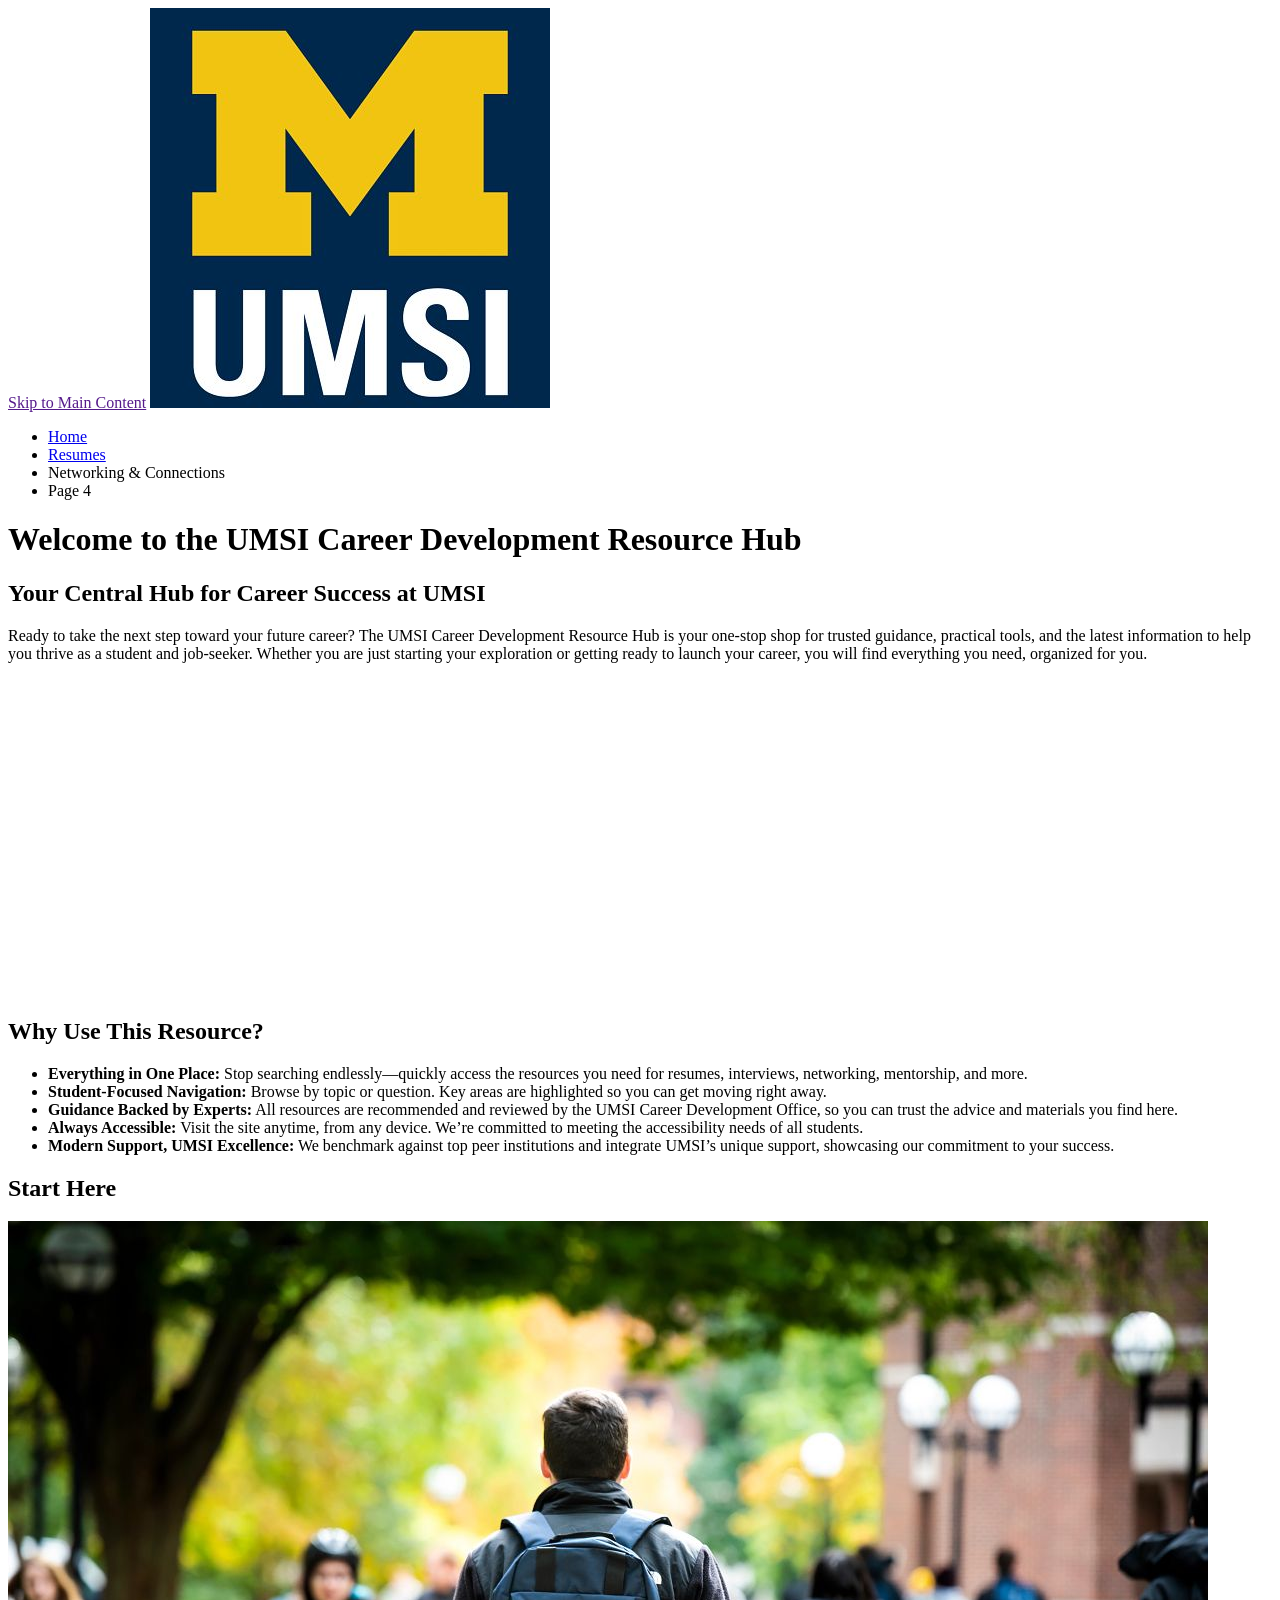
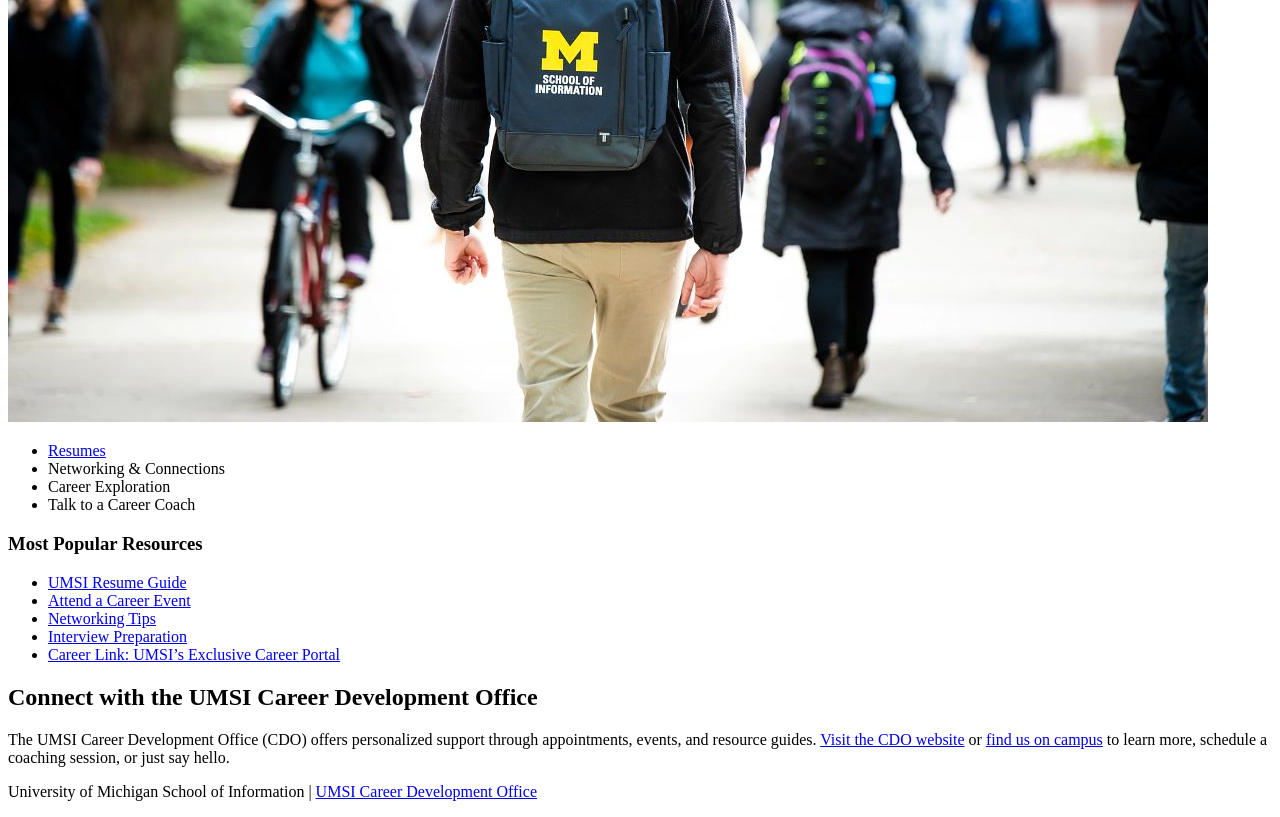
==== index.html @ bf64cee8 "1" ====
<!DOCTYPE html>
<html lang="en">
<head>
    <meta charset="UTF-8">
    <meta name="viewport" content="width=device-width, initial-scale=1.0">
    <title>MSI Career Development Resource Hub</title>
</head>
<body>

    <header>
  <a href = "">Skip to Main Content</a>
        <img src="images/UMSI_signature_vertical_informal_solidblue.jpg" alt="UMSI Logo">
        <nav>
            <ul>
                <li><a href = "index.html">Home</a></li>
                <li><a href = "resume.html">Resumes</a></li>
                <li><a>Networking & Connections</a></li>
                <li><a>Page 4</a></li>
            </ul>
        </nav>
    <h1>Welcome to the UMSI Career Development Resource Hub</h1>

    </header>
    <main>
    <section>
      <h2>Your Central Hub for Career Success at UMSI</h2>
      <p>
        Ready to take the next step toward your future career? The UMSI Career Development Resource Hub is your one-stop shop for trusted guidance, practical tools, and the latest information to help you thrive as a student and job-seeker. Whether you are just starting your exploration or getting ready to launch your career, you will find everything you need, organized for you.
      </p>
      <iframe width="560" height="315" src="https://www.youtube.com/embed/GSjGeDYJ5Nk?si=qhxJPRTIT___x8hG" title="YouTube video player" frameborder="0" allow="accelerometer; autoplay; clipboard-write; encrypted-media; gyroscope; picture-in-picture; web-share" referrerpolicy="strict-origin-when-cross-origin" allowfullscreen></iframe>
    </section>

    <section>
      <h2>Why Use This Resource?</h2>


      <ul>
        <li><strong>Everything in One Place:</strong> Stop searching endlessly—quickly access the resources you need for resumes, interviews, networking, mentorship, and more.</li>
        <li><strong>Student-Focused Navigation:</strong> Browse by topic or question. Key areas are highlighted so you can get moving right away.</li>
        <li><strong>Guidance Backed by Experts:</strong> All resources are recommended and reviewed by the UMSI Career Development Office, so you can trust the advice and materials you find here.</li>
        <li><strong>Always Accessible:</strong> Visit the site anytime, from any device. We’re committed to meeting the accessibility needs of all students.</li>
        <li><strong>Modern Support, UMSI Excellence:</strong> We benchmark against top peer institutions and integrate UMSI’s unique support, showcasing our commitment to your success.</li>
      </ul>
    </section>
        <section>
      <h2>Start Here</h2>
      <div>
        <img src="images/UMSI_CampusFall_UMSIBackpack_02.jpg" alt="A student wears a UMSI backpack in fall on the drag.">
        <ul>
            <li><a href="resume.html">Resumes</a></li>
            <li><a>Networking & Connections</a></li>
            <li><a>Career Exploration</a></li>
            <li><a>Talk to a Career Coach</a></li>
        </ul>
       

      </div>
      <div>
        <h3>Most Popular Resources</h3>
        <ul>
          <li><a href="https://docs.google.com/document/d/1_1GfDJyVGIgE82MZjVhuWT_aB_2Hcj1NN62FUCXoR_o/edit?tab=t.0" target="_blank">UMSI Resume Guide</a></li>
          <li><a href="https://umich.instructure.com/courses/137916/pages/attend-an-event" target="_blank">Attend a Career Event</a></li>
          <li><a href="https://docs.google.com/document/d/18HMt79BU8ovGf9z7_P7No5tuwUS6qHNW5u0sgrepLtE/edit?tab=t.0" target="_blank">Networking Tips</a></li>
          <li><a href="https://docs.google.com/presentation/d/15n-XqsFEntdbkZz89K-ohf7Or1NnCt5CQNDG-6fh2a0/edit?usp=sharing"target="_blank">Interview Preparation</a></li>
          <li><a href="https://si-umich.12twenty.com/Login" target="_blank">Career Link: UMSI’s Exclusive Career Portal</a></li>
        </ul>
      </div>
    </section>
    <section>
      <h2>Connect with the UMSI Career Development Office</h2>
      <p>
        The UMSI Career Development Office (CDO) offers personalized support through appointments, events, and resource guides. <a href="https://umich.instructure.com/courses/137916" target="_blank">Visit the CDO website</a> or <a href="https://www.si.umich.edu/about-umsi/getting-umsi" target="_blank">find us on campus</a> to learn more, schedule a coaching session, or just say hello.
      </p>
    </section>
       
        <!-- Content taken & modified from UMGPT with the prompt, "Write me a webpage of intro content to help meet the following requirements - this is for the home page": and then pasted in the client objectives & project requirements"
        UMGPT. (2025). UMGPT ( GPT-4.1 August 25th version) [Large language model]. -->
    </main>
    <footer>
        <p>University of Michigan School of Information | <a href="https://umich.instructure.com/courses/137916">UMSI Career Development Office </a></p>
        </footer>
</body>
</html>
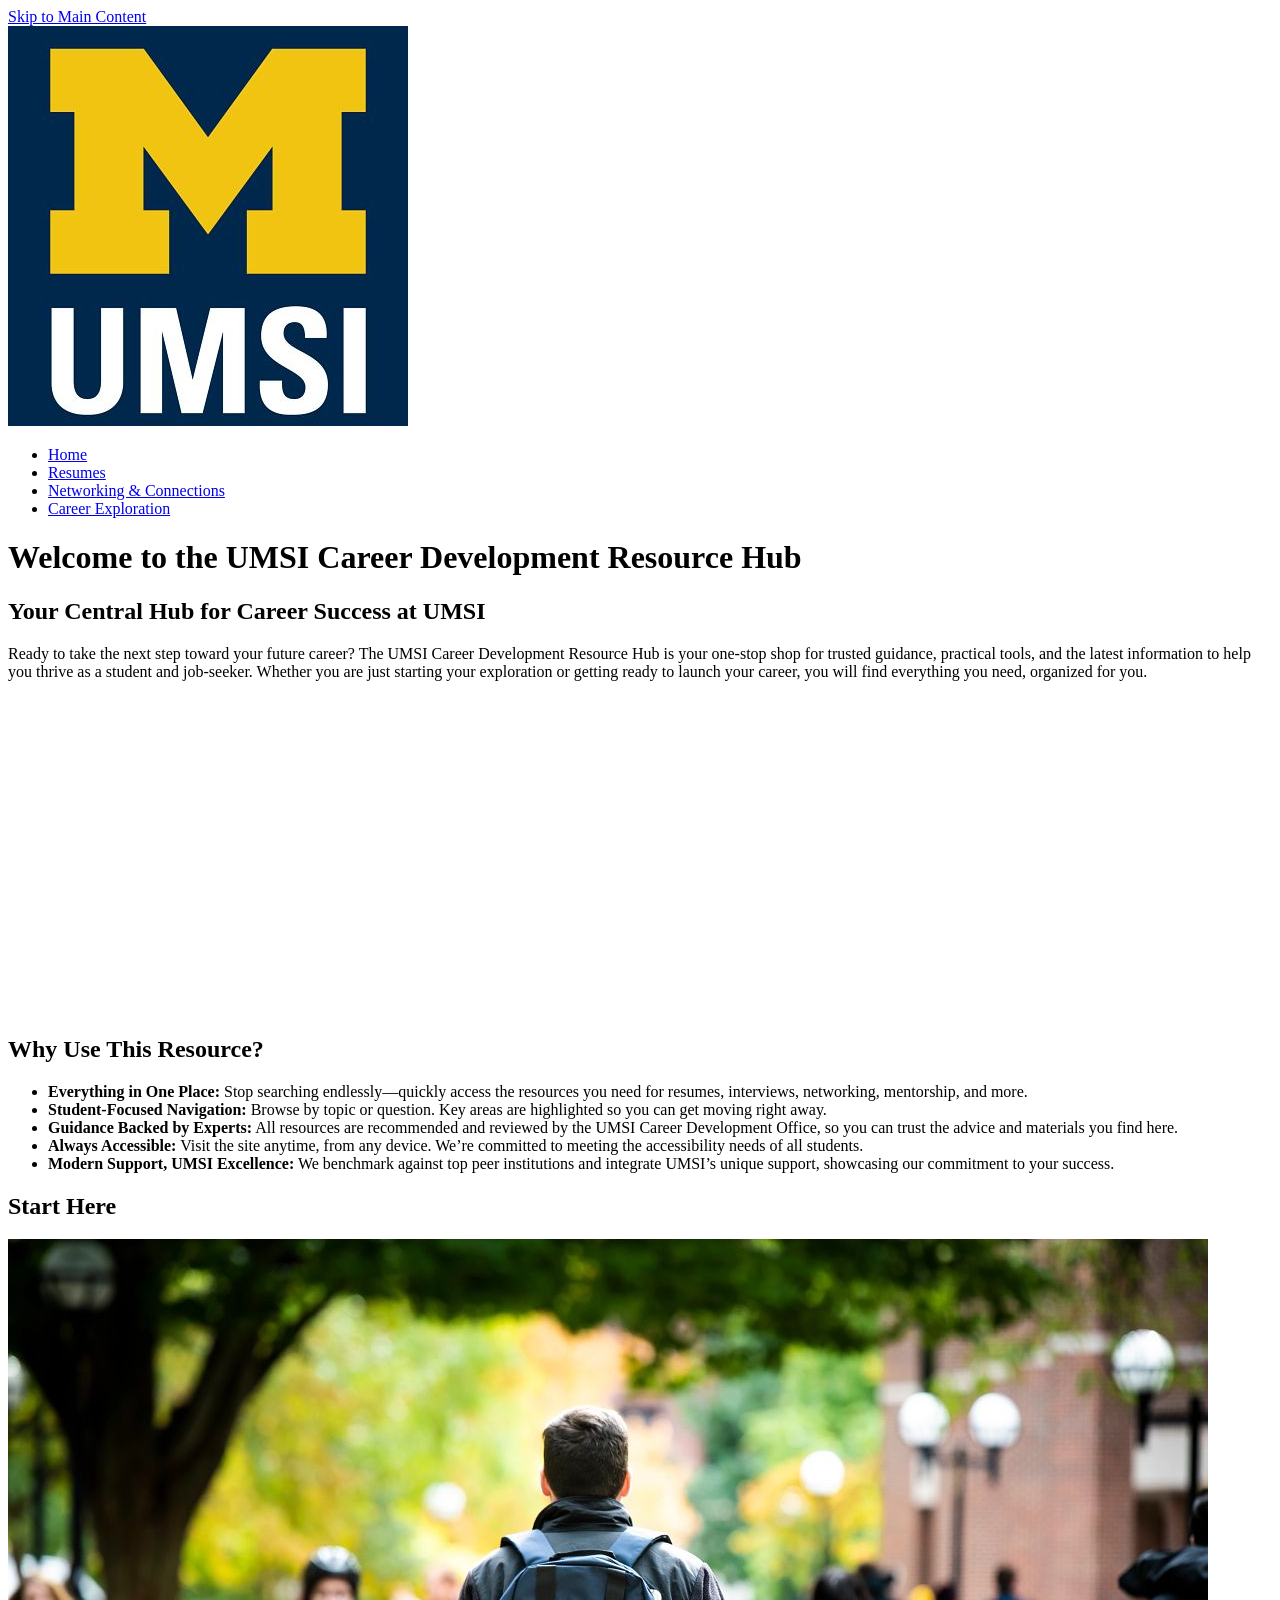
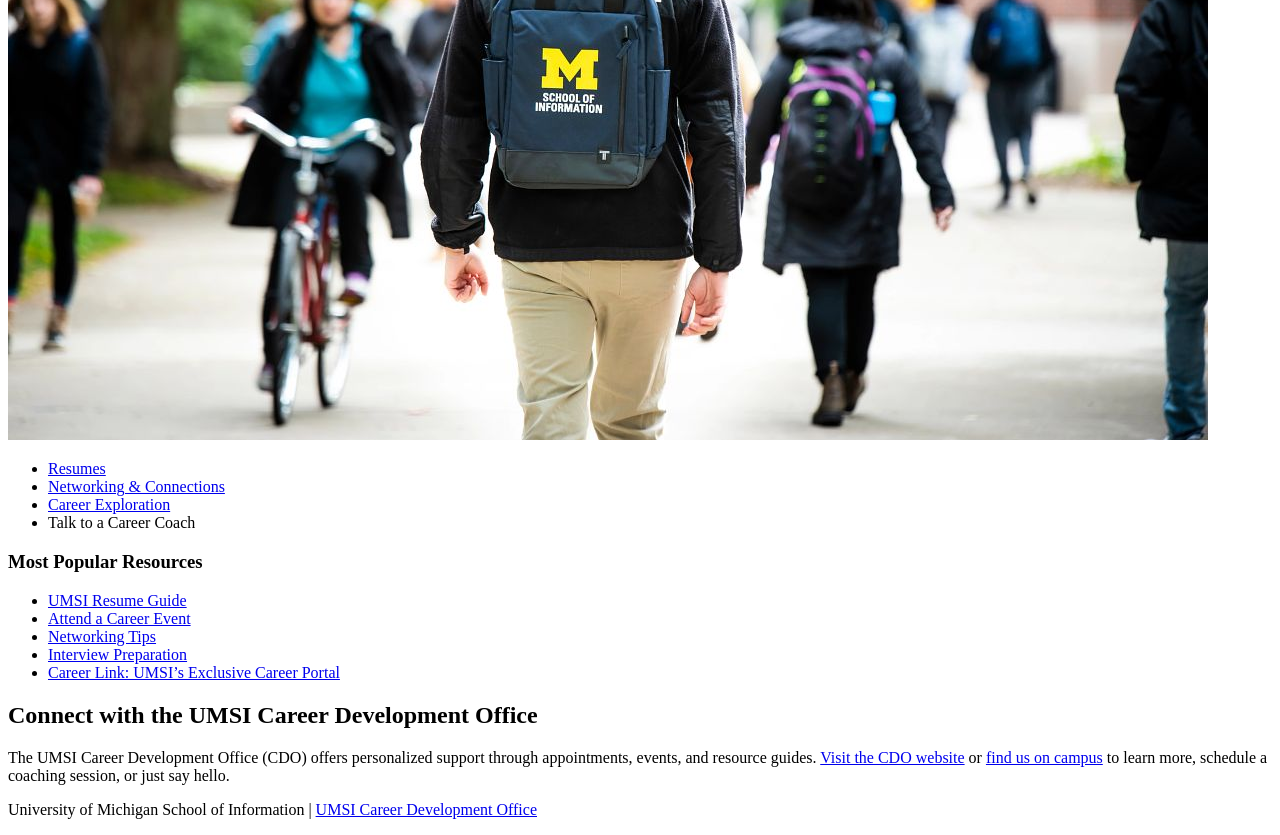
==== commit 822d9ecd: "1" ====
--- a/index.html
+++ b/index.html
@@ -6,22 +6,22 @@
     <title>MSI Career Development Resource Hub</title>
 </head>
 <body>
+  <a href = "#main">Skip to Main Content</a>
+    <header>
 
-    <header>
-  <a href = "">Skip to Main Content</a>
         <img src="images/UMSI_signature_vertical_informal_solidblue.jpg" alt="UMSI Logo">
         <nav>
             <ul>
                 <li><a href = "index.html">Home</a></li>
                 <li><a href = "resume.html">Resumes</a></li>
-                <li><a>Networking & Connections</a></li>
-                <li><a>Page 4</a></li>
+                <li><a href="networking.html">Networking & Connections</a></li>
+                <li><a href="career_exploration.html">Career Exploration</a></li>
             </ul>
         </nav>
     <h1>Welcome to the UMSI Career Development Resource Hub</h1>
 
     </header>
-    <main>
+    <main id="main">
     <section>
       <h2>Your Central Hub for Career Success at UMSI</h2>
       <p>
@@ -48,8 +48,8 @@
         <img src="images/UMSI_CampusFall_UMSIBackpack_02.jpg" alt="A student wears a UMSI backpack in fall on the drag.">
         <ul>
             <li><a href="resume.html">Resumes</a></li>
-            <li><a>Networking & Connections</a></li>
-            <li><a>Career Exploration</a></li>
+            <li><a href="networking.html">Networking & Connections</a></li>
+            <li><a href="career_exploration.html">Career Exploration</a></li>
             <li><a>Talk to a Career Coach</a></li>
         </ul>
        
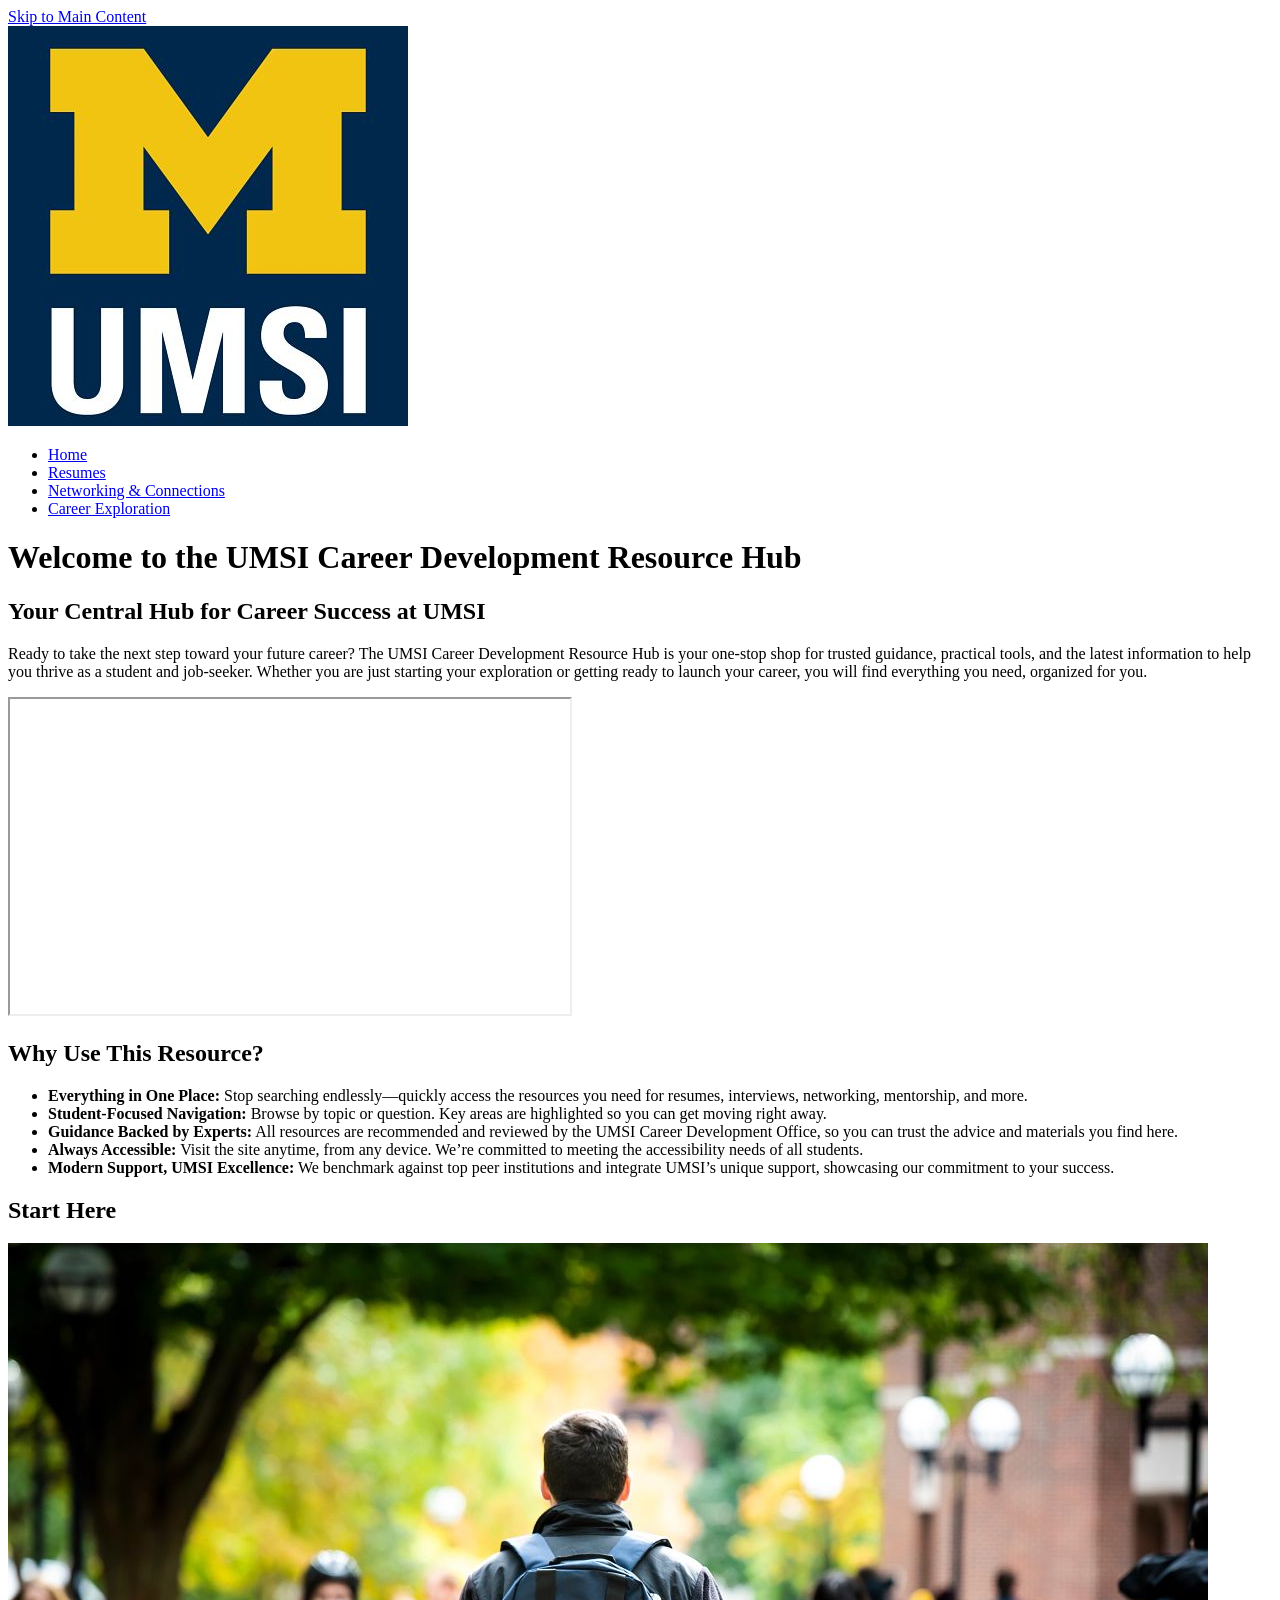
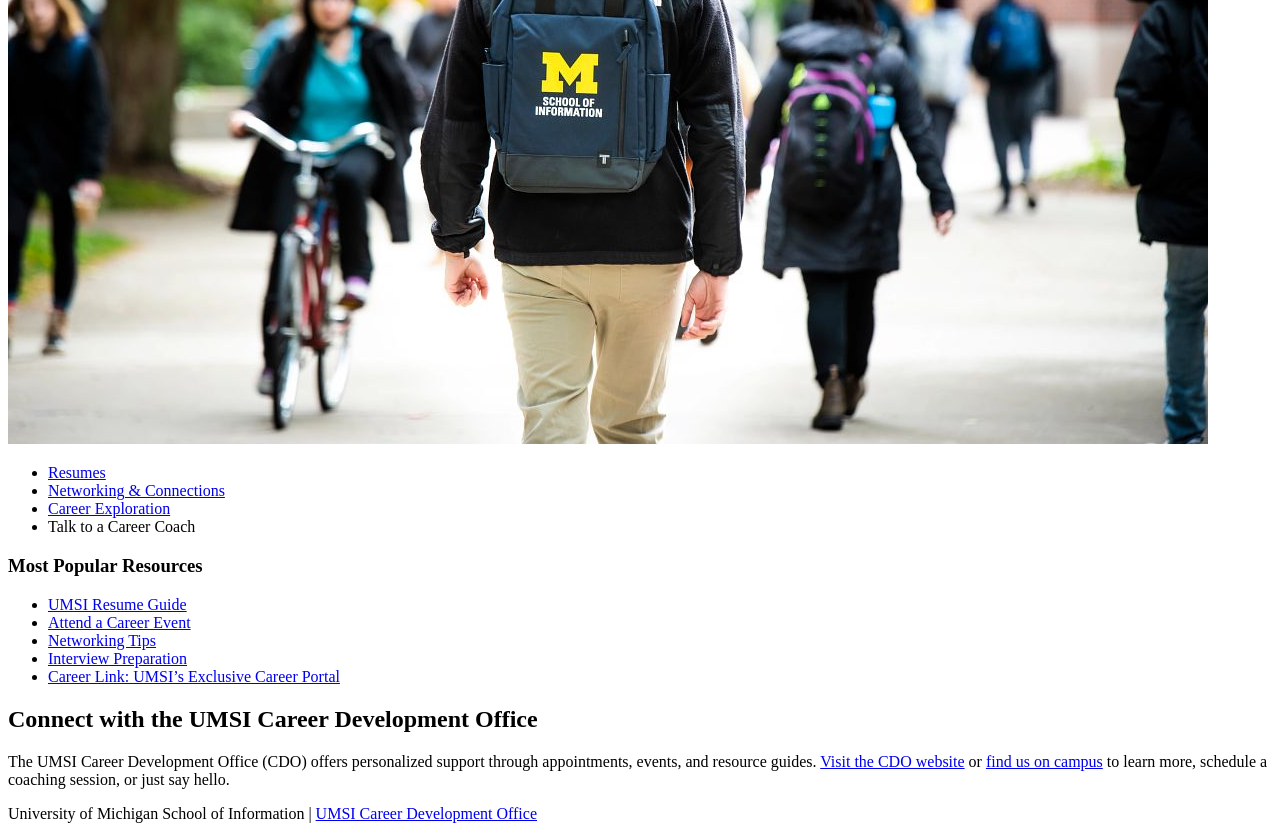
==== commit 1add9f66: "1" ====
--- a/index.html
+++ b/index.html
@@ -27,7 +27,7 @@
       <p>
         Ready to take the next step toward your future career? The UMSI Career Development Resource Hub is your one-stop shop for trusted guidance, practical tools, and the latest information to help you thrive as a student and job-seeker. Whether you are just starting your exploration or getting ready to launch your career, you will find everything you need, organized for you.
       </p>
-      <iframe width="560" height="315" src="https://www.youtube.com/embed/GSjGeDYJ5Nk?si=qhxJPRTIT___x8hG" title="YouTube video player" frameborder="0" allow="accelerometer; autoplay; clipboard-write; encrypted-media; gyroscope; picture-in-picture; web-share" referrerpolicy="strict-origin-when-cross-origin" allowfullscreen></iframe>
+      <iframe width="560" height="315" src="https://www.youtube.com/embed/GSjGeDYJ5Nk?si=qhxJPRTIT___x8hG" title="YouTube video player" allow="accelerometer; autoplay; clipboard-write; encrypted-media; gyroscope; picture-in-picture; web-share" referrerpolicy="strict-origin-when-cross-origin" allowfullscreen></iframe>
     </section>
 
     <section>
@@ -61,7 +61,7 @@
           <li><a href="https://docs.google.com/document/d/1_1GfDJyVGIgE82MZjVhuWT_aB_2Hcj1NN62FUCXoR_o/edit?tab=t.0" target="_blank">UMSI Resume Guide</a></li>
           <li><a href="https://umich.instructure.com/courses/137916/pages/attend-an-event" target="_blank">Attend a Career Event</a></li>
           <li><a href="https://docs.google.com/document/d/18HMt79BU8ovGf9z7_P7No5tuwUS6qHNW5u0sgrepLtE/edit?tab=t.0" target="_blank">Networking Tips</a></li>
-          <li><a href="https://docs.google.com/presentation/d/15n-XqsFEntdbkZz89K-ohf7Or1NnCt5CQNDG-6fh2a0/edit?usp=sharing"target="_blank">Interview Preparation</a></li>
+          <li><a href="https://docs.google.com/presentation/d/15n-XqsFEntdbkZz89K-ohf7Or1NnCt5CQNDG-6fh2a0/edit?usp=sharing" target="_blank">Interview Preparation</a></li>
           <li><a href="https://si-umich.12twenty.com/Login" target="_blank">Career Link: UMSI’s Exclusive Career Portal</a></li>
         </ul>
       </div>
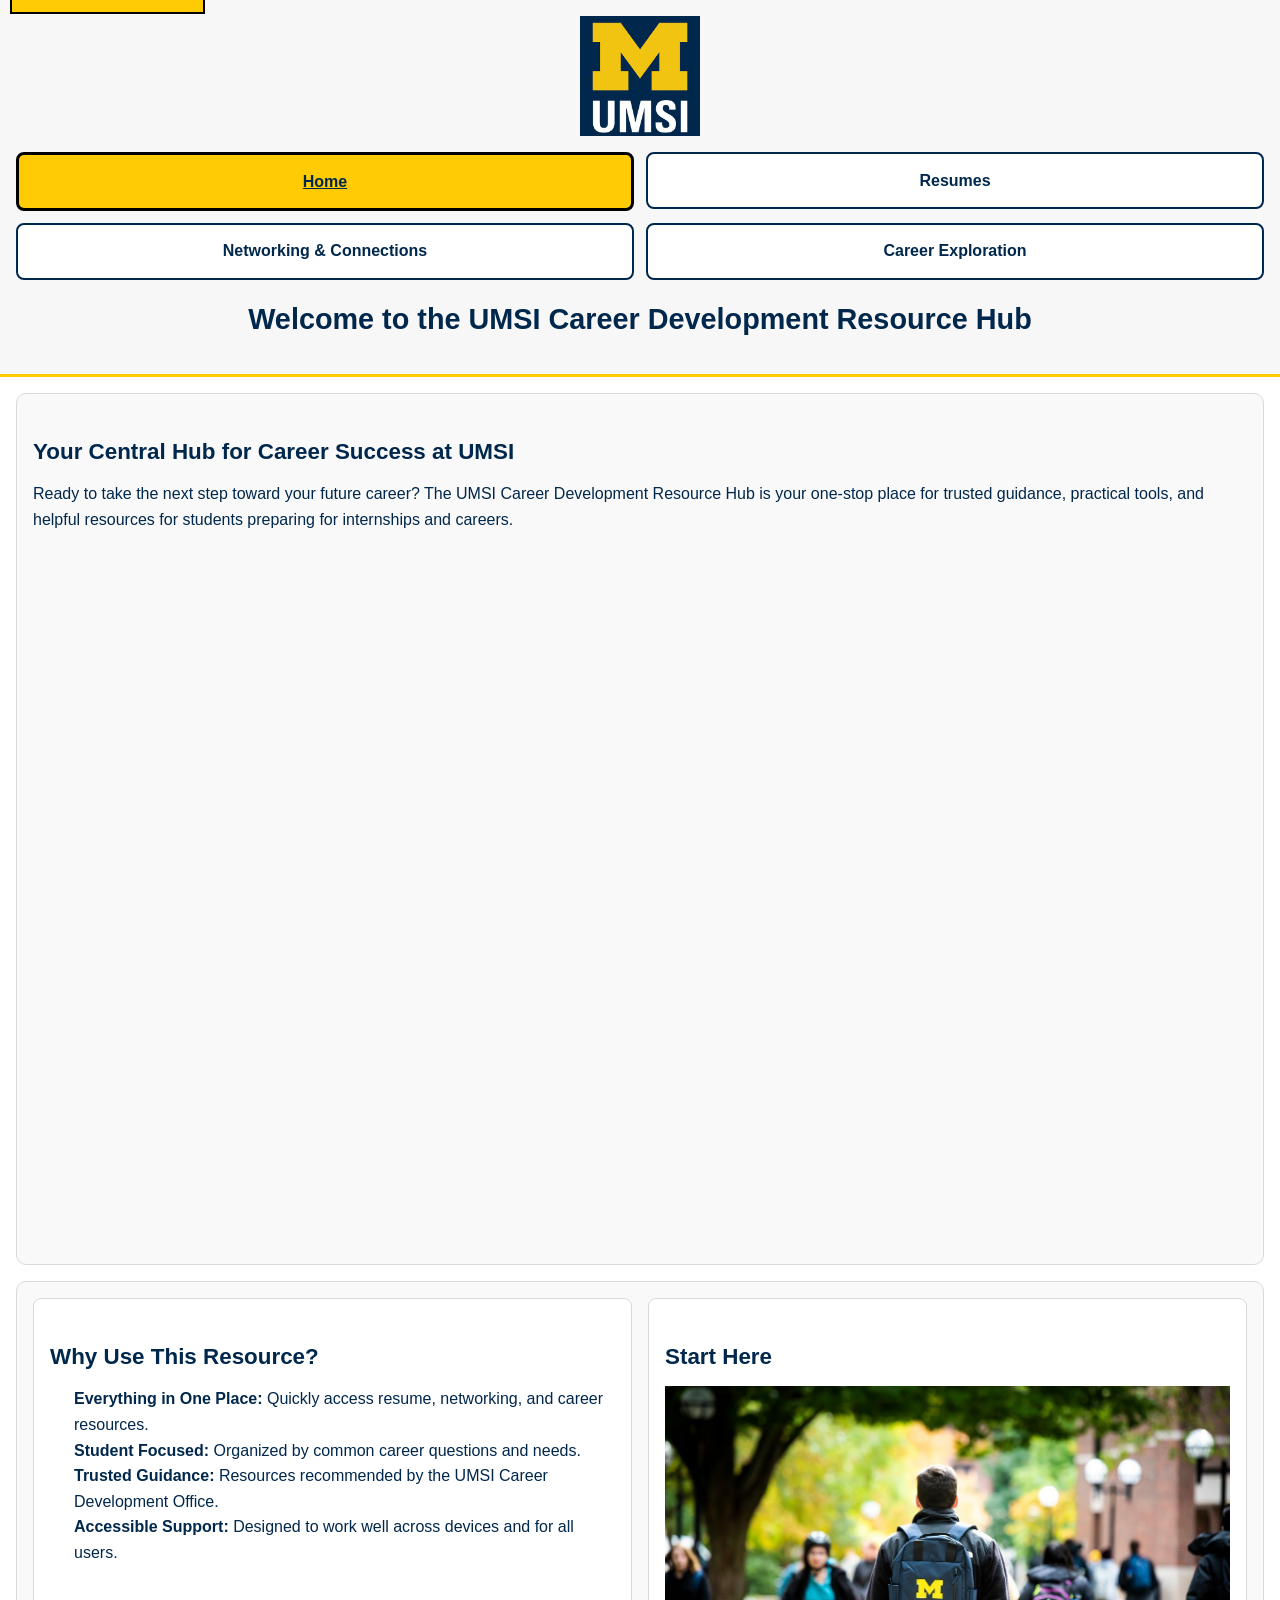
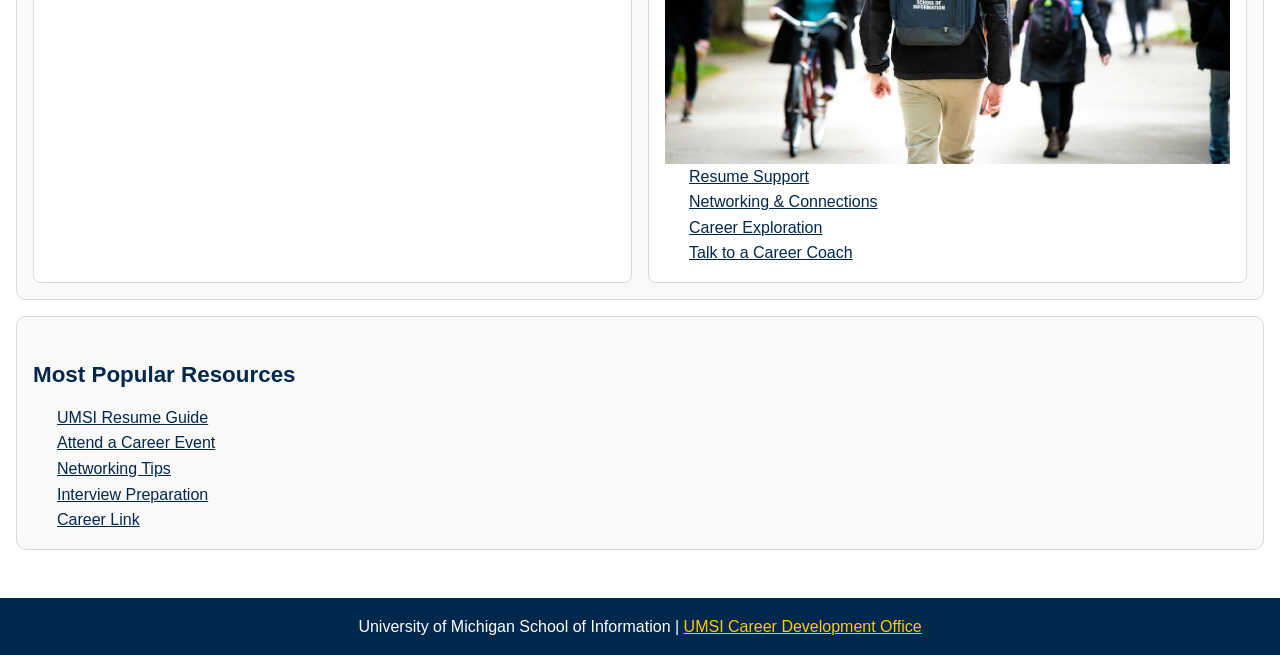
==== commit 24a12646: "1" ====
--- a/index.html
+++ b/index.html
@@ -1,83 +1,154 @@
 <!DOCTYPE html>
 <html lang="en">
 <head>
-    <meta charset="UTF-8">
-    <meta name="viewport" content="width=device-width, initial-scale=1.0">
-    <title>MSI Career Development Resource Hub</title>
+<meta charset="UTF-8">
+<meta name="viewport" content="width=device-width, initial-scale=1.0">
+<title>UMSI Career Development Resource Hub</title>
+
+<link rel="stylesheet" href="css/html5reset.css">
+<link rel="stylesheet" href="css/style.css">
+
 </head>
+
 <body>
-  <a href = "#main">Skip to Main Content</a>
-    <header>
 
-        <img src="images/UMSI_signature_vertical_informal_solidblue.jpg" alt="UMSI Logo">
-        <nav>
-            <ul>
-                <li><a href = "index.html">Home</a></li>
-                <li><a href = "resume.html">Resumes</a></li>
-                <li><a href="networking.html">Networking & Connections</a></li>
-                <li><a href="career_exploration.html">Career Exploration</a></li>
-            </ul>
-        </nav>
-    <h1>Welcome to the UMSI Career Development Resource Hub</h1>
+<a href="#main" class="skip">Skip to Main Content</a>
 
-    </header>
-    <main id="main">
-    <section>
-      <h2>Your Central Hub for Career Success at UMSI</h2>
-      <p>
-        Ready to take the next step toward your future career? The UMSI Career Development Resource Hub is your one-stop shop for trusted guidance, practical tools, and the latest information to help you thrive as a student and job-seeker. Whether you are just starting your exploration or getting ready to launch your career, you will find everything you need, organized for you.
-      </p>
-      <iframe width="560" height="315" src="https://www.youtube.com/embed/GSjGeDYJ5Nk?si=qhxJPRTIT___x8hG" title="YouTube video player" allow="accelerometer; autoplay; clipboard-write; encrypted-media; gyroscope; picture-in-picture; web-share" referrerpolicy="strict-origin-when-cross-origin" allowfullscreen></iframe>
-    </section>
+<header>
 
-    <section>
-      <h2>Why Use This Resource?</h2>
+<img src="images/UMSI_signature_vertical_informal_solidblue.jpg" alt="UMSI Logo">
 
+<nav aria-label="Main navigation">
+<ul>
+<li><a href="index.html" aria-current="page">Home</a></li>
+<li><a href="resume.html">Resumes</a></li>
+<li><a href="networking.html">Networking &amp; Connections</a></li>
+<li><a href="career_exploration.html">Career Exploration</a></li>
+</ul>
+</nav>
 
-      <ul>
-        <li><strong>Everything in One Place:</strong> Stop searching endlessly—quickly access the resources you need for resumes, interviews, networking, mentorship, and more.</li>
-        <li><strong>Student-Focused Navigation:</strong> Browse by topic or question. Key areas are highlighted so you can get moving right away.</li>
-        <li><strong>Guidance Backed by Experts:</strong> All resources are recommended and reviewed by the UMSI Career Development Office, so you can trust the advice and materials you find here.</li>
-        <li><strong>Always Accessible:</strong> Visit the site anytime, from any device. We’re committed to meeting the accessibility needs of all students.</li>
-        <li><strong>Modern Support, UMSI Excellence:</strong> We benchmark against top peer institutions and integrate UMSI’s unique support, showcasing our commitment to your success.</li>
-      </ul>
-    </section>
-        <section>
-      <h2>Start Here</h2>
-      <div>
-        <img src="images/UMSI_CampusFall_UMSIBackpack_02.jpg" alt="A student wears a UMSI backpack in fall on the drag.">
-        <ul>
-            <li><a href="resume.html">Resumes</a></li>
-            <li><a href="networking.html">Networking & Connections</a></li>
-            <li><a href="career_exploration.html">Career Exploration</a></li>
-            <li><a>Talk to a Career Coach</a></li>
-        </ul>
-       
+<h1>Welcome to the UMSI Career Development Resource Hub</h1>
 
-      </div>
-      <div>
-        <h3>Most Popular Resources</h3>
-        <ul>
-          <li><a href="https://docs.google.com/document/d/1_1GfDJyVGIgE82MZjVhuWT_aB_2Hcj1NN62FUCXoR_o/edit?tab=t.0" target="_blank">UMSI Resume Guide</a></li>
-          <li><a href="https://umich.instructure.com/courses/137916/pages/attend-an-event" target="_blank">Attend a Career Event</a></li>
-          <li><a href="https://docs.google.com/document/d/18HMt79BU8ovGf9z7_P7No5tuwUS6qHNW5u0sgrepLtE/edit?tab=t.0" target="_blank">Networking Tips</a></li>
-          <li><a href="https://docs.google.com/presentation/d/15n-XqsFEntdbkZz89K-ohf7Or1NnCt5CQNDG-6fh2a0/edit?usp=sharing" target="_blank">Interview Preparation</a></li>
-          <li><a href="https://si-umich.12twenty.com/Login" target="_blank">Career Link: UMSI’s Exclusive Career Portal</a></li>
-        </ul>
-      </div>
-    </section>
-    <section>
-      <h2>Connect with the UMSI Career Development Office</h2>
-      <p>
-        The UMSI Career Development Office (CDO) offers personalized support through appointments, events, and resource guides. <a href="https://umich.instructure.com/courses/137916" target="_blank">Visit the CDO website</a> or <a href="https://www.si.umich.edu/about-umsi/getting-umsi" target="_blank">find us on campus</a> to learn more, schedule a coaching session, or just say hello.
-      </p>
-    </section>
-       
-        <!-- Content taken & modified from UMGPT with the prompt, "Write me a webpage of intro content to help meet the following requirements - this is for the home page": and then pasted in the client objectives & project requirements"
-        UMGPT. (2025). UMGPT ( GPT-4.1 August 25th version) [Large language model]. -->
-    </main>
-    <footer>
-        <p>University of Michigan School of Information | <a href="https://umich.instructure.com/courses/137916">UMSI Career Development Office </a></p>
-        </footer>
+</header>
+
+<main id="main">
+
+<section>
+<h2>Your Central Hub for Career Success at UMSI</h2>
+
+<p>
+Ready to take the next step toward your future career? The UMSI Career Development Resource Hub is your one-stop place for trusted guidance, practical tools, and helpful resources for students preparing for internships and careers.
+</p>
+
+<div class="video-container">
+<iframe
+src="https://www.youtube.com/embed/GSjGeDYJ5Nk"
+title="UMSI Career Development Video"
+allow="accelerometer; autoplay; clipboard-write; encrypted-media; gyroscope; picture-in-picture; web-share"
+referrerpolicy="strict-origin-when-cross-origin"
+allowfullscreen>
+</iframe>
+</div>
+
+</section>
+
+<section class="home-grid">
+
+<div>
+<h2>Why Use This Resource?</h2>
+
+<ul>
+<li><strong>Everything in One Place:</strong> Quickly access resume, networking, and career resources.</li>
+<li><strong>Student Focused:</strong> Organized by common career questions and needs.</li>
+<li><strong>Trusted Guidance:</strong> Resources recommended by the UMSI Career Development Office.</li>
+<li><strong>Accessible Support:</strong> Designed to work well across devices and for all users.</li>
+</ul>
+</div>
+
+<div>
+<h2>Start Here</h2>
+
+<img src="images/UMSI_CampusFall_UMSIBackpack_02.jpg" alt="Student walking on campus with a UMSI backpack">
+
+<ul>
+<li><a href="resume.html">Resume Support</a></li>
+<li><a href="networking.html">Networking &amp; Connections</a></li>
+<li><a href="career_exploration.html">Career Exploration</a></li>
+<li>
+<a href="https://umich.instructure.com/courses/137916/pages/talk-to-a-career-coach"
+target="_blank"
+rel="noopener">
+Talk to a Career Coach
+</a>
+</li>
+</ul>
+
+</div>
+
+</section>
+
+<section>
+
+<h2>Most Popular Resources</h2>
+
+<ul>
+
+<li>
+<a href="https://docs.google.com/document/d/1_1GfDJyVGIgE82MZjVhuWT_aB_2Hcj1NN62FUCXoR_o/edit"
+target="_blank"
+rel="noopener">
+UMSI Resume Guide
+</a>
+</li>
+
+<li>
+<a href="https://umich.instructure.com/courses/137916/pages/attend-an-event"
+target="_blank"
+rel="noopener">
+Attend a Career Event
+</a>
+</li>
+
+<li>
+<a href="https://docs.google.com/document/d/18HMt79BU8ovGf9z7_P7No5tuwUS6qHNW5u0sgrepLtE/edit"
+target="_blank"
+rel="noopener">
+Networking Tips
+</a>
+</li>
+
+<li>
+<a href="https://docs.google.com/presentation/d/15n-XqsFEntdbkZz89K-ohf7Or1NnCt5CQNDG-6fh2a0/edit"
+target="_blank"
+rel="noopener">
+Interview Preparation
+</a>
+</li>
+
+<li>
+<a href="https://si-umich.12twenty.com/Login"
+target="_blank"
+rel="noopener">
+Career Link
+</a>
+</li>
+
+</ul>
+
+</section>
+
+</main>
+
+<footer>
+
+<p>
+University of Michigan School of Information |
+<a href="https://umich.instructure.com/courses/137916" target="_blank" rel="noopener">
+UMSI Career Development Office
+</a>
+</p>
+
+</footer>
+
 </body>
-</html>
+</html>
--- a/css/style.css
+++ b/css/style.css
@@ -0,0 +1,206 @@
+body {
+    font-family: Arial, Helvetica, sans-serif;
+    line-height: 1.6;
+    margin: 0;
+    color: #00274c;
+    background-color: #ffffff;
+}
+
+.video-container {
+    position: relative;
+    width: 100%;
+    padding-bottom: 56.25%;
+    margin: 1rem 0;
+}
+
+.video-container iframe {
+    position: absolute;
+    top: 0;
+    left: 0;
+    width: 100%;
+    height: 100%;
+    border: 0;
+}
+
+img {
+    max-width: 100%;
+    height: auto;
+    display: block;
+}
+
+iframe {
+    width: 100%;
+    max-width: 100%;
+    border: 0;
+}
+
+a {
+    color: #00274c;
+}
+
+a:hover,
+a:focus {
+    text-decoration: underline;
+}
+
+.skip {
+    position: absolute;
+    top: -40px;
+    left: 10px;
+    background: #ffcb05;
+    color: #000000;
+    padding: 0.75rem 1rem;
+    z-index: 1000;
+    text-decoration: none;
+    font-weight: bold;
+    border: 2px solid #000000;
+}
+
+.skip:focus {
+    top: 10px;
+}
+
+header {
+    background-color: #f7f7f7;
+    padding: 1rem;
+    border-bottom: 3px solid #ffcb05;
+}
+
+header img {
+    width: 120px;
+    margin: 0 auto 1rem auto;
+}
+
+h1 {
+    font-size: 1.8rem;
+    margin: 1rem 0;
+    text-align: center;
+}
+
+h2 {
+    font-size: 1.4rem;
+    margin-top: 1.5rem;
+    margin-bottom: 0.75rem;
+}
+
+h3 {
+    font-size: 1.15rem;
+    margin-top: 1rem;
+    margin-bottom: 0.5rem;
+}
+
+p,
+li {
+    font-size: 1rem;
+}
+
+nav ul {
+    list-style: none;
+    padding: 0;
+    margin: 0;
+    display: grid;
+    grid-template-columns: 1fr 1fr;
+    gap: 0.75rem;
+}
+
+nav li {
+    margin: 0;
+}
+
+nav a {
+    display: block;
+    text-decoration: none;
+    background-color: #ffffff;
+    border: 2px solid #00274c;
+    border-radius: 8px;
+    padding: 0.85rem;
+    text-align: center;
+    font-weight: bold;
+}
+
+nav a:hover,
+nav a:focus {
+    background-color: #ffcb05;
+}
+
+nav a[aria-current="page"] {
+    background-color: #ffcb05;
+    border: 3px solid #000000;
+    text-decoration: underline;
+}
+
+main {
+    padding: 1rem;
+}
+
+section {
+    background-color: #f9f9f9;
+    border: 1px solid #d9d9d9;
+    border-radius: 10px;
+    padding: 1rem;
+    margin-bottom: 1rem;
+}
+
+ul,
+ol {
+    padding-left: 1.5rem;
+}
+
+footer {
+    background-color: #00274c;
+    color: #ffffff;
+    padding: 1rem;
+    text-align: center;
+    margin-top: 1rem;
+}
+
+footer a {
+    color: #ffcb05;
+}
+
+.home-grid,
+.resource-grid,
+.two-column-grid {
+    display: grid;
+    grid-template-columns: 1fr 1fr;
+    gap: 1rem;
+}
+
+.home-grid > *,
+.resource-grid > *,
+.two-column-grid > * {
+    background-color: #ffffff;
+    border: 1px solid #d9d9d9;
+    border-radius: 8px;
+    padding: 1rem;
+}
+
+.resume-grid {
+    display: grid;
+    grid-template-columns: 1fr 1fr;
+    gap: 1rem;
+}
+
+.card-grid {
+    display: grid;
+    grid-template-columns: 1fr 1fr;
+    gap: 1rem;
+}
+
+.card-grid > * {
+    background-color: #ffffff;
+    border: 1px solid #d9d9d9;
+    border-radius: 8px;
+    padding: 1rem;
+}
+
+table,
+iframe {
+    margin-top: 0.75rem;
+}
+
+a:focus,
+button:focus {
+    outline: 3px solid #ffcb05;
+    outline-offset: 2px;
+}
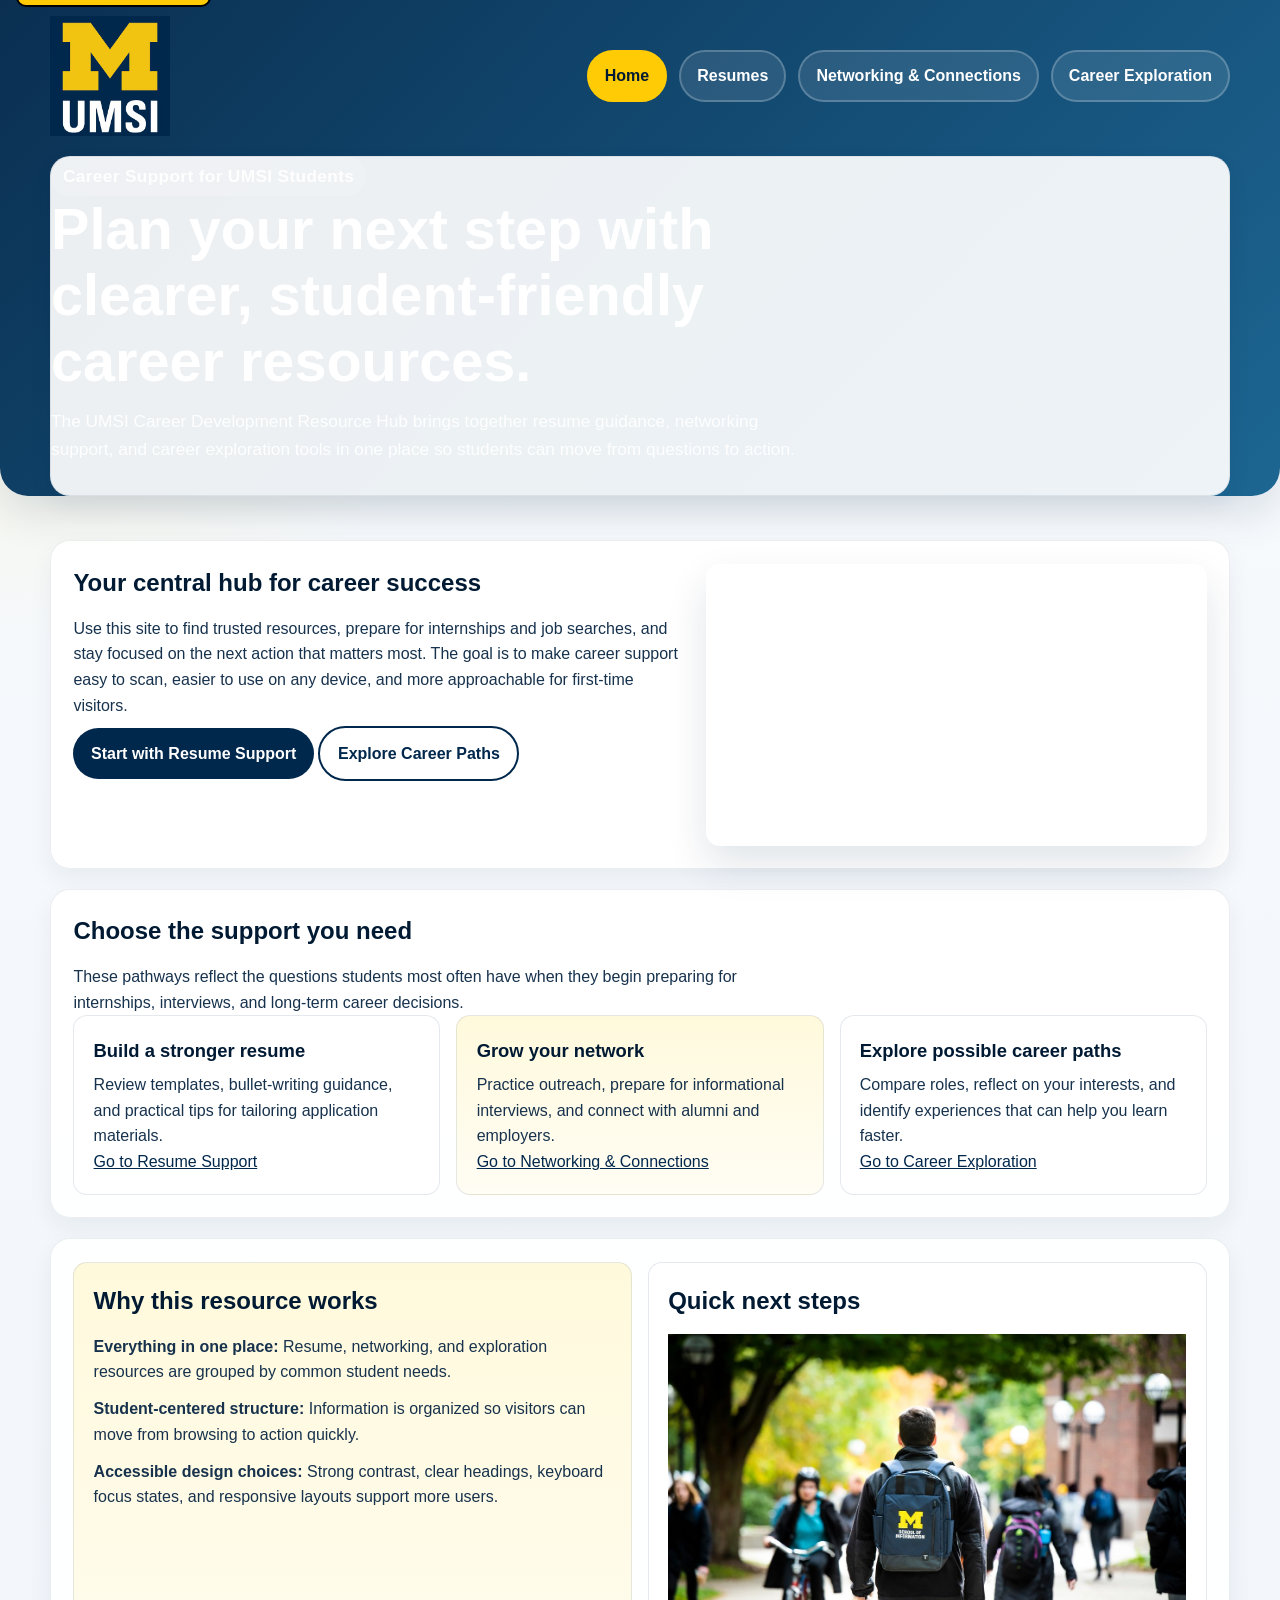
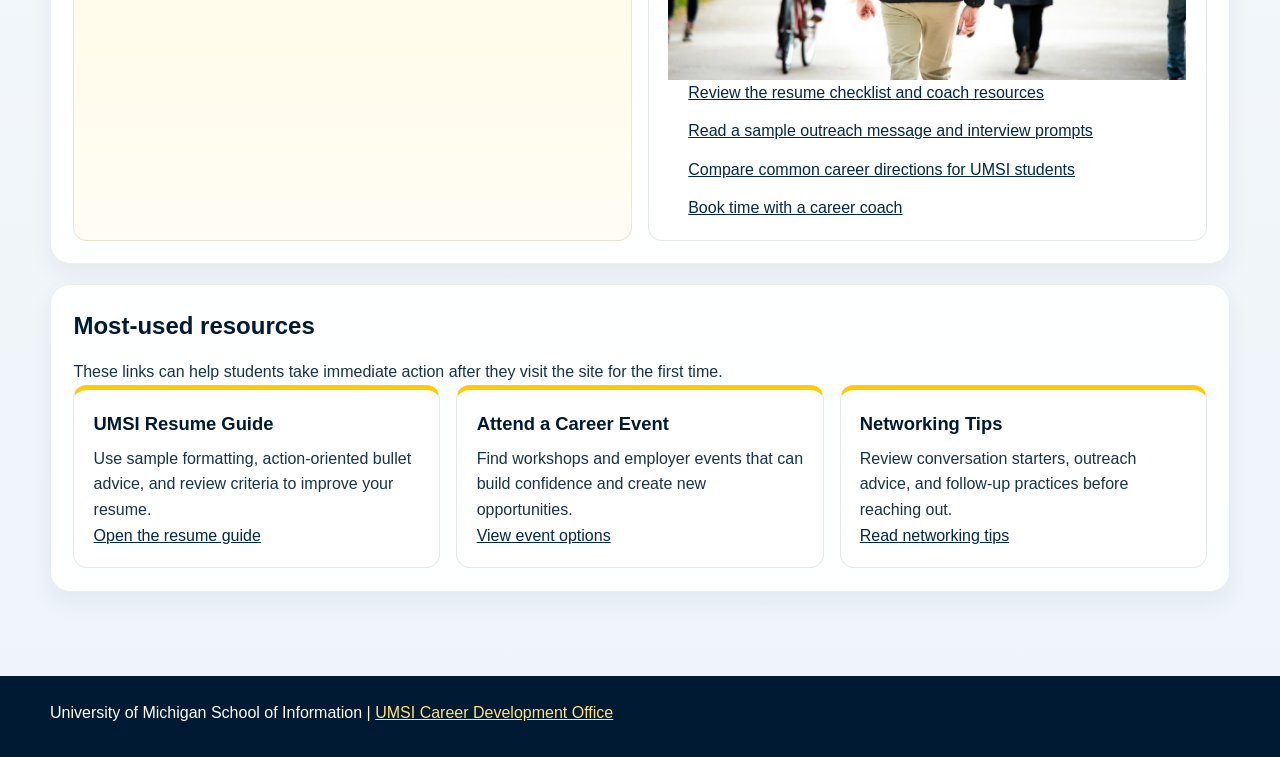
==== commit d2cd0aef: "Refresh career hub layout and accessibility across pages" ====
--- a/index.html
+++ b/index.html
@@ -7,16 +7,16 @@
 
 <link rel="stylesheet" href="css/html5reset.css">
 <link rel="stylesheet" href="css/style.css">
-
 </head>
 
 <body>
 
 <a href="#main" class="skip">Skip to Main Content</a>
 
+<div class="site-header">
 <header>
-
-<img src="images/UMSI_signature_vertical_informal_solidblue.jpg" alt="UMSI Logo">
+<div class="header-top">
+<img class="brand-mark" src="images/UMSI_signature_vertical_informal_solidblue.jpg" alt="University of Michigan School of Information logo">
 
 <nav aria-label="Main navigation">
 <ul>
@@ -26,129 +26,137 @@
 <li><a href="career_exploration.html">Career Exploration</a></li>
 </ul>
 </nav>
+</div>
 
-<h1>Welcome to the UMSI Career Development Resource Hub</h1>
-
+<section class="hero">
+<p class="eyebrow">Career Support for UMSI Students</p>
+<div class="hero-copy">
+<h1>Plan your next step with clearer, student-friendly career resources.</h1>
+<p>
+The UMSI Career Development Resource Hub brings together resume guidance, networking support,
+and career exploration tools in one place so students can move from questions to action.
+</p>
+</div>
+</section>
 </header>
+</div>
 
 <main id="main">
 
-<section>
-<h2>Your Central Hub for Career Success at UMSI</h2>
-
-<p>
-Ready to take the next step toward your future career? The UMSI Career Development Resource Hub is your one-stop place for trusted guidance, practical tools, and helpful resources for students preparing for internships and careers.
+<section class="hero-panel">
+<div class="section-heading">
+<h2>Your central hub for career success</h2>
+<p class="page-lead">
+Use this site to find trusted resources, prepare for internships and job searches, and stay focused
+on the next action that matters most. The goal is to make career support easy to scan, easier to
+use on any device, and more approachable for first-time visitors.
 </p>
+<a class="button-link" href="resume.html">Start with Resume Support</a>
+<a class="button-link secondary" href="career_exploration.html">Explore Career Paths</a>
+</div>
 
 <div class="video-container">
 <iframe
 src="https://www.youtube.com/embed/GSjGeDYJ5Nk"
-title="UMSI Career Development Video"
+title="UMSI career development introduction video"
 allow="accelerometer; autoplay; clipboard-write; encrypted-media; gyroscope; picture-in-picture; web-share"
 referrerpolicy="strict-origin-when-cross-origin"
 allowfullscreen>
 </iframe>
 </div>
-
-</section>
-
-<section class="home-grid">
-
-<div>
-<h2>Why Use This Resource?</h2>
-
-<ul>
-<li><strong>Everything in One Place:</strong> Quickly access resume, networking, and career resources.</li>
-<li><strong>Student Focused:</strong> Organized by common career questions and needs.</li>
-<li><strong>Trusted Guidance:</strong> Resources recommended by the UMSI Career Development Office.</li>
-<li><strong>Accessible Support:</strong> Designed to work well across devices and for all users.</li>
-</ul>
-</div>
-
-<div>
-<h2>Start Here</h2>
-
-<img src="images/UMSI_CampusFall_UMSIBackpack_02.jpg" alt="Student walking on campus with a UMSI backpack">
-
-<ul>
-<li><a href="resume.html">Resume Support</a></li>
-<li><a href="networking.html">Networking &amp; Connections</a></li>
-<li><a href="career_exploration.html">Career Exploration</a></li>
-<li>
-<a href="https://umich.instructure.com/courses/137916/pages/talk-to-a-career-coach"
-target="_blank"
-rel="noopener">
-Talk to a Career Coach
-</a>
-</li>
-</ul>
-
-</div>
-
 </section>
 
 <section>
+<div class="section-heading">
+<h2>Choose the support you need</h2>
+<p>
+These pathways reflect the questions students most often have when they begin preparing for
+internships, interviews, and long-term career decisions.
+</p>
+</div>
 
-<h2>Most Popular Resources</h2>
+<div class="quick-links">
+<article class="feature-card">
+<h3>Build a stronger resume</h3>
+<p>Review templates, bullet-writing guidance, and practical tips for tailoring application materials.</p>
+<a href="resume.html">Go to Resume Support</a>
+</article>
 
-<ul>
+<article class="feature-card accent">
+<h3>Grow your network</h3>
+<p>Practice outreach, prepare for informational interviews, and connect with alumni and employers.</p>
+<a href="networking.html">Go to Networking &amp; Connections</a>
+</article>
 
-<li>
-<a href="https://docs.google.com/document/d/1_1GfDJyVGIgE82MZjVhuWT_aB_2Hcj1NN62FUCXoR_o/edit"
-target="_blank"
-rel="noopener">
-UMSI Resume Guide
-</a>
-</li>
+<article class="feature-card">
+<h3>Explore possible career paths</h3>
+<p>Compare roles, reflect on your interests, and identify experiences that can help you learn faster.</p>
+<a href="career_exploration.html">Go to Career Exploration</a>
+</article>
+</div>
+</section>
 
-<li>
-<a href="https://umich.instructure.com/courses/137916/pages/attend-an-event"
-target="_blank"
-rel="noopener">
-Attend a Career Event
-</a>
-</li>
+<section class="two-column-grid">
+<article class="callout-card">
+<h2>Why this resource works</h2>
+<ul class="list-plain">
+<li><strong>Everything in one place:</strong> Resume, networking, and exploration resources are grouped by common student needs.</li>
+<li><strong>Student-centered structure:</strong> Information is organized so visitors can move from browsing to action quickly.</li>
+<li><strong>Accessible design choices:</strong> Strong contrast, clear headings, keyboard focus states, and responsive layouts support more users.</li>
+</ul>
+</article>
 
-<li>
-<a href="https://docs.google.com/document/d/18HMt79BU8ovGf9z7_P7No5tuwUS6qHNW5u0sgrepLtE/edit"
-target="_blank"
-rel="noopener">
-Networking Tips
-</a>
-</li>
+<article class="feature-card">
+<h2>Quick next steps</h2>
+<img src="images/UMSI_CampusFall_UMSIBackpack_02.jpg" alt="UMSI student walking across campus with a backpack">
+<ul class="link-list">
+<li><a href="resume.html">Review the resume checklist and coach resources</a></li>
+<li><a href="networking.html">Read a sample outreach message and interview prompts</a></li>
+<li><a href="career_exploration.html">Compare common career directions for UMSI students</a></li>
+<li><a href="https://umich.instructure.com/courses/137916/pages/talk-to-a-career-coach" target="_blank" rel="noopener">Book time with a career coach</a></li>
+</ul>
+</article>
+</section>
 
-<li>
-<a href="https://docs.google.com/presentation/d/15n-XqsFEntdbkZz89K-ohf7Or1NnCt5CQNDG-6fh2a0/edit"
-target="_blank"
-rel="noopener">
-Interview Preparation
-</a>
-</li>
+<section>
+<div class="section-heading">
+<h2>Most-used resources</h2>
+<p>These links can help students take immediate action after they visit the site for the first time.</p>
+</div>
 
-<li>
-<a href="https://si-umich.12twenty.com/Login"
-target="_blank"
-rel="noopener">
-Career Link
-</a>
-</li>
+<div class="resource-grid">
+<article class="resource-card">
+<h3>UMSI Resume Guide</h3>
+<p>Use sample formatting, action-oriented bullet advice, and review criteria to improve your resume.</p>
+<a href="https://docs.google.com/document/d/1_1GfDJyVGIgE82MZjVhuWT_aB_2Hcj1NN62FUCXoR_o/edit" target="_blank" rel="noopener">Open the resume guide</a>
+</article>
 
-</ul>
+<article class="resource-card">
+<h3>Attend a Career Event</h3>
+<p>Find workshops and employer events that can build confidence and create new opportunities.</p>
+<a href="https://umich.instructure.com/courses/137916/pages/attend-an-event" target="_blank" rel="noopener">View event options</a>
+</article>
 
+<article class="resource-card">
+<h3>Networking Tips</h3>
+<p>Review conversation starters, outreach advice, and follow-up practices before reaching out.</p>
+<a href="https://docs.google.com/document/d/18HMt79BU8ovGf9z7_P7No5tuwUS6qHNW5u0sgrepLtE/edit" target="_blank" rel="noopener">Read networking tips</a>
+</article>
+</div>
 </section>
 
 </main>
 
-<footer>
-
+<footer class="site-footer">
+<div class="footer-inner">
 <p>
 University of Michigan School of Information |
 <a href="https://umich.instructure.com/courses/137916" target="_blank" rel="noopener">
 UMSI Career Development Office
 </a>
 </p>
-
+</div>
 </footer>
 
 </body>
-</html>+</html>
--- a/css/style.css
+++ b/css/style.css
@@ -1,206 +1,416 @@
+:root {
+    --navy: #00274c;
+    --navy-deep: #001a33;
+    --blue: #0f5d8c;
+    --maize: #ffcb05;
+    --maize-soft: #ffe27a;
+    --paper: #f6f8fb;
+    --surface: #ffffff;
+    --surface-muted: #e9eef4;
+    --text: #17324d;
+    --shadow: 0 18px 40px rgba(0, 39, 76, 0.12);
+    --radius-lg: 20px;
+    --radius-md: 14px;
+    --radius-sm: 10px;
+    --content-width: 1180px;
+}
+
+html {
+    scroll-behavior: smooth;
+}
+
 body {
     font-family: Arial, Helvetica, sans-serif;
     line-height: 1.6;
     margin: 0;
-    color: #00274c;
-    background-color: #ffffff;
+    color: var(--text);
+    background:
+        radial-gradient(circle at top left, rgba(255, 203, 5, 0.2), transparent 24%),
+        linear-gradient(180deg, #f9fbfd 0%, #eef4fa 100%);
+}
+
+img {
+    max-width: 100%;
+    height: auto;
+    display: block;
+}
+
+iframe {
+    width: 100%;
+    max-width: 100%;
+    border: 0;
+}
+
+a {
+    color: var(--navy);
+}
+
+a:hover,
+a:focus {
+    text-decoration: underline;
+}
+
+a:focus,
+button:focus,
+summary:focus {
+    outline: 3px solid var(--maize);
+    outline-offset: 3px;
+}
+
+.skip {
+    position: absolute;
+    top: -48px;
+    left: 1rem;
+    background: var(--maize);
+    color: #000000;
+    padding: 0.8rem 1rem;
+    z-index: 1000;
+    text-decoration: none;
+    font-weight: bold;
+    border: 2px solid #000000;
+    border-radius: var(--radius-sm);
+}
+
+.skip:focus {
+    top: 1rem;
+}
+
+header {
+    max-width: var(--content-width);
+    margin: 0 auto;
+    padding: 1rem 1rem 0;
+}
+
+.site-header {
+    background: linear-gradient(135deg, rgba(0, 39, 76, 0.96), rgba(15, 93, 140, 0.94));
+    color: #ffffff;
+    border-radius: 0 0 28px 28px;
+    box-shadow: var(--shadow);
+}
+
+.header-top {
+    display: flex;
+    align-items: center;
+    justify-content: space-between;
+    gap: 1rem;
+    flex-wrap: wrap;
+    margin-bottom: 1.25rem;
+}
+
+.brand-mark {
+    width: 120px;
+}
+
+.eyebrow {
+    display: inline-block;
+    margin: 0 0 0.75rem;
+    padding: 0.35rem 0.75rem;
+    border-radius: 999px;
+    background-color: rgba(255, 255, 255, 0.14);
+    color: #ffffff;
+    font-size: 0.95rem;
+    font-weight: bold;
+    letter-spacing: 0.02em;
+}
+
+.hero {
+    padding: 0 0 2rem;
+}
+
+.hero-copy {
+    max-width: 760px;
+}
+
+.hero h1 {
+    font-size: clamp(2rem, 5vw, 3.6rem);
+    line-height: 1.15;
+    margin: 0 0 0.85rem;
+}
+
+.hero p {
+    margin: 0;
+    font-size: 1.08rem;
+    color: rgba(255, 255, 255, 0.92);
+}
+
+nav ul {
+    list-style: none;
+    padding: 0;
+    margin: 0;
+    display: flex;
+    flex-wrap: wrap;
+    justify-content: flex-end;
+    gap: 0.75rem;
+}
+
+nav li {
+    margin: 0;
+}
+
+nav a {
+    display: block;
+    text-decoration: none;
+    background-color: rgba(255, 255, 255, 0.1);
+    color: #ffffff;
+    border: 2px solid rgba(255, 255, 255, 0.22);
+    border-radius: 999px;
+    padding: 0.7rem 1rem;
+    text-align: center;
+    font-weight: bold;
+}
+
+nav a:hover,
+nav a:focus {
+    background-color: rgba(255, 203, 5, 0.88);
+    border-color: var(--maize);
+    color: var(--navy-deep);
+    text-decoration: none;
+}
+
+nav a[aria-current="page"] {
+    background-color: var(--maize);
+    border-color: var(--maize);
+    color: var(--navy-deep);
+}
+
+main {
+    max-width: var(--content-width);
+    margin: 0 auto;
+    padding: 1.5rem 1rem 3rem;
+}
+
+section {
+    background-color: rgba(255, 255, 255, 0.92);
+    border: 1px solid rgba(0, 39, 76, 0.08);
+    border-radius: var(--radius-lg);
+    padding: 1.4rem;
+    margin-bottom: 1.25rem;
+    box-shadow: 0 10px 24px rgba(0, 39, 76, 0.06);
+}
+
+h2 {
+    font-size: 1.5rem;
+    margin-top: 0;
+    margin-bottom: 0.85rem;
+    color: var(--navy-deep);
+}
+
+h3 {
+    font-size: 1.15rem;
+    margin-top: 0;
+    margin-bottom: 0.6rem;
+    color: var(--navy-deep);
+}
+
+p,
+li {
+    font-size: 1rem;
+}
+
+ul,
+ol {
+    padding-left: 1.25rem;
+}
+
+.section-heading {
+    max-width: 720px;
+}
+
+.section-heading p {
+    margin-top: 0;
+}
+
+.hero-panel {
+    display: grid;
+    gap: 1.25rem;
 }
 
 .video-container {
     position: relative;
     width: 100%;
     padding-bottom: 56.25%;
-    margin: 1rem 0;
+    margin: 0;
+    overflow: hidden;
+    border-radius: var(--radius-md);
+    box-shadow: var(--shadow);
 }
 
 .video-container iframe {
     position: absolute;
-    top: 0;
-    left: 0;
+    inset: 0;
     width: 100%;
     height: 100%;
-    border: 0;
-}
-
-img {
-    max-width: 100%;
-    height: auto;
-    display: block;
-}
-
-iframe {
-    width: 100%;
-    max-width: 100%;
-    border: 0;
-}
-
-a {
-    color: #00274c;
-}
-
-a:hover,
-a:focus {
-    text-decoration: underline;
-}
-
-.skip {
-    position: absolute;
-    top: -40px;
-    left: 10px;
-    background: #ffcb05;
-    color: #000000;
-    padding: 0.75rem 1rem;
-    z-index: 1000;
+}
+
+.quick-links,
+.resource-grid,
+.two-column-grid,
+.resume-grid,
+.card-grid,
+.info-grid,
+.stats-grid {
+    display: grid;
+    grid-template-columns: 1fr;
+    gap: 1rem;
+}
+
+.feature-card,
+.resource-card,
+.callout-card,
+.timeline-card,
+.stat-card {
+    background-color: var(--surface);
+    border: 1px solid rgba(0, 39, 76, 0.1);
+    border-radius: var(--radius-md);
+    padding: 1.2rem;
+}
+
+.feature-card.accent,
+.callout-card {
+    background: linear-gradient(180deg, #fff9dc 0%, #fffdf4 100%);
+}
+
+.resource-card {
+    border-top: 5px solid var(--maize);
+}
+
+.feature-card h3,
+.resource-card h3,
+.callout-card h3,
+.timeline-card h3,
+.stat-card h3 {
+    margin-bottom: 0.45rem;
+}
+
+.feature-card p,
+.resource-card p,
+.callout-card p,
+.timeline-card p,
+.stat-card p {
+    margin-top: 0;
+}
+
+.list-plain {
+    list-style: none;
+    padding-left: 0;
+    margin: 0;
+}
+
+.list-plain li + li {
+    margin-top: 0.7rem;
+}
+
+.link-list li + li {
+    margin-top: 0.8rem;
+}
+
+.button-link {
+    display: inline-block;
+    margin-top: 0.5rem;
+    padding: 0.8rem 1.1rem;
+    border-radius: 999px;
     text-decoration: none;
     font-weight: bold;
-    border: 2px solid #000000;
-}
-
-.skip:focus {
-    top: 10px;
-}
-
-header {
-    background-color: #f7f7f7;
-    padding: 1rem;
-    border-bottom: 3px solid #ffcb05;
-}
-
-header img {
-    width: 120px;
-    margin: 0 auto 1rem auto;
-}
-
-h1 {
-    font-size: 1.8rem;
-    margin: 1rem 0;
-    text-align: center;
-}
-
-h2 {
-    font-size: 1.4rem;
-    margin-top: 1.5rem;
-    margin-bottom: 0.75rem;
-}
-
-h3 {
-    font-size: 1.15rem;
+    background-color: var(--navy);
+    color: #ffffff;
+}
+
+.button-link:hover,
+.button-link:focus {
+    background-color: var(--blue);
+    text-decoration: none;
+}
+
+.button-link.secondary {
+    background-color: transparent;
+    color: var(--navy);
+    border: 2px solid var(--navy);
+}
+
+.button-link.secondary:hover,
+.button-link.secondary:focus {
+    background-color: var(--surface-muted);
+}
+
+.inline-note {
+    font-size: 0.95rem;
+    color: #35516d;
+}
+
+.page-lead {
+    max-width: 760px;
+}
+
+.quote-card {
+    border-left: 6px solid var(--maize);
+    background-color: #fffef7;
+}
+
+.site-footer {
+    background-color: var(--navy-deep);
+    color: #ffffff;
+    padding: 1.5rem 1rem 2rem;
     margin-top: 1rem;
-    margin-bottom: 0.5rem;
-}
-
-p,
-li {
-    font-size: 1rem;
-}
-
-nav ul {
-    list-style: none;
-    padding: 0;
-    margin: 0;
-    display: grid;
-    grid-template-columns: 1fr 1fr;
-    gap: 0.75rem;
-}
-
-nav li {
-    margin: 0;
-}
-
-nav a {
-    display: block;
-    text-decoration: none;
-    background-color: #ffffff;
-    border: 2px solid #00274c;
-    border-radius: 8px;
-    padding: 0.85rem;
-    text-align: center;
-    font-weight: bold;
-}
-
-nav a:hover,
-nav a:focus {
-    background-color: #ffcb05;
-}
-
-nav a[aria-current="page"] {
-    background-color: #ffcb05;
-    border: 3px solid #000000;
-    text-decoration: underline;
-}
-
-main {
-    padding: 1rem;
-}
-
-section {
-    background-color: #f9f9f9;
-    border: 1px solid #d9d9d9;
-    border-radius: 10px;
-    padding: 1rem;
-    margin-bottom: 1rem;
-}
-
-ul,
-ol {
-    padding-left: 1.5rem;
-}
-
-footer {
-    background-color: #00274c;
-    color: #ffffff;
-    padding: 1rem;
-    text-align: center;
-    margin-top: 1rem;
-}
-
-footer a {
-    color: #ffcb05;
-}
-
-.home-grid,
-.resource-grid,
-.two-column-grid {
-    display: grid;
-    grid-template-columns: 1fr 1fr;
-    gap: 1rem;
-}
-
-.home-grid > *,
-.resource-grid > *,
-.two-column-grid > * {
-    background-color: #ffffff;
-    border: 1px solid #d9d9d9;
-    border-radius: 8px;
-    padding: 1rem;
-}
-
-.resume-grid {
-    display: grid;
-    grid-template-columns: 1fr 1fr;
-    gap: 1rem;
-}
-
-.card-grid {
-    display: grid;
-    grid-template-columns: 1fr 1fr;
-    gap: 1rem;
-}
-
-.card-grid > * {
-    background-color: #ffffff;
-    border: 1px solid #d9d9d9;
-    border-radius: 8px;
-    padding: 1rem;
-}
-
-table,
-iframe {
-    margin-top: 0.75rem;
-}
-
-a:focus,
-button:focus {
-    outline: 3px solid #ffcb05;
-    outline-offset: 2px;
-}+}
+
+.footer-inner {
+    max-width: var(--content-width);
+    margin: 0 auto;
+}
+
+.site-footer a {
+    color: var(--maize-soft);
+}
+
+@media (min-width: 700px) {
+    .hero-panel,
+    .quick-links,
+    .resource-grid,
+    .two-column-grid,
+    .resume-grid,
+    .card-grid,
+    .info-grid,
+    .stats-grid {
+        grid-template-columns: repeat(2, minmax(0, 1fr));
+    }
+}
+
+@media (min-width: 960px) {
+    .hero-panel {
+        grid-template-columns: 1.1fr 0.9fr;
+        align-items: stretch;
+    }
+
+    .quick-links {
+        grid-template-columns: repeat(3, minmax(0, 1fr));
+    }
+
+    .resource-grid,
+    .card-grid {
+        grid-template-columns: repeat(3, minmax(0, 1fr));
+    }
+
+    .stats-grid {
+        grid-template-columns: repeat(4, minmax(0, 1fr));
+    }
+}
+
+@media (max-width: 699px) {
+    .header-top {
+        justify-content: center;
+    }
+
+    nav ul {
+        justify-content: center;
+    }
+
+    nav a {
+        width: 100%;
+    }
+}
+
+@media (prefers-reduced-motion: reduce) {
+    html {
+        scroll-behavior: auto;
+    }
+}
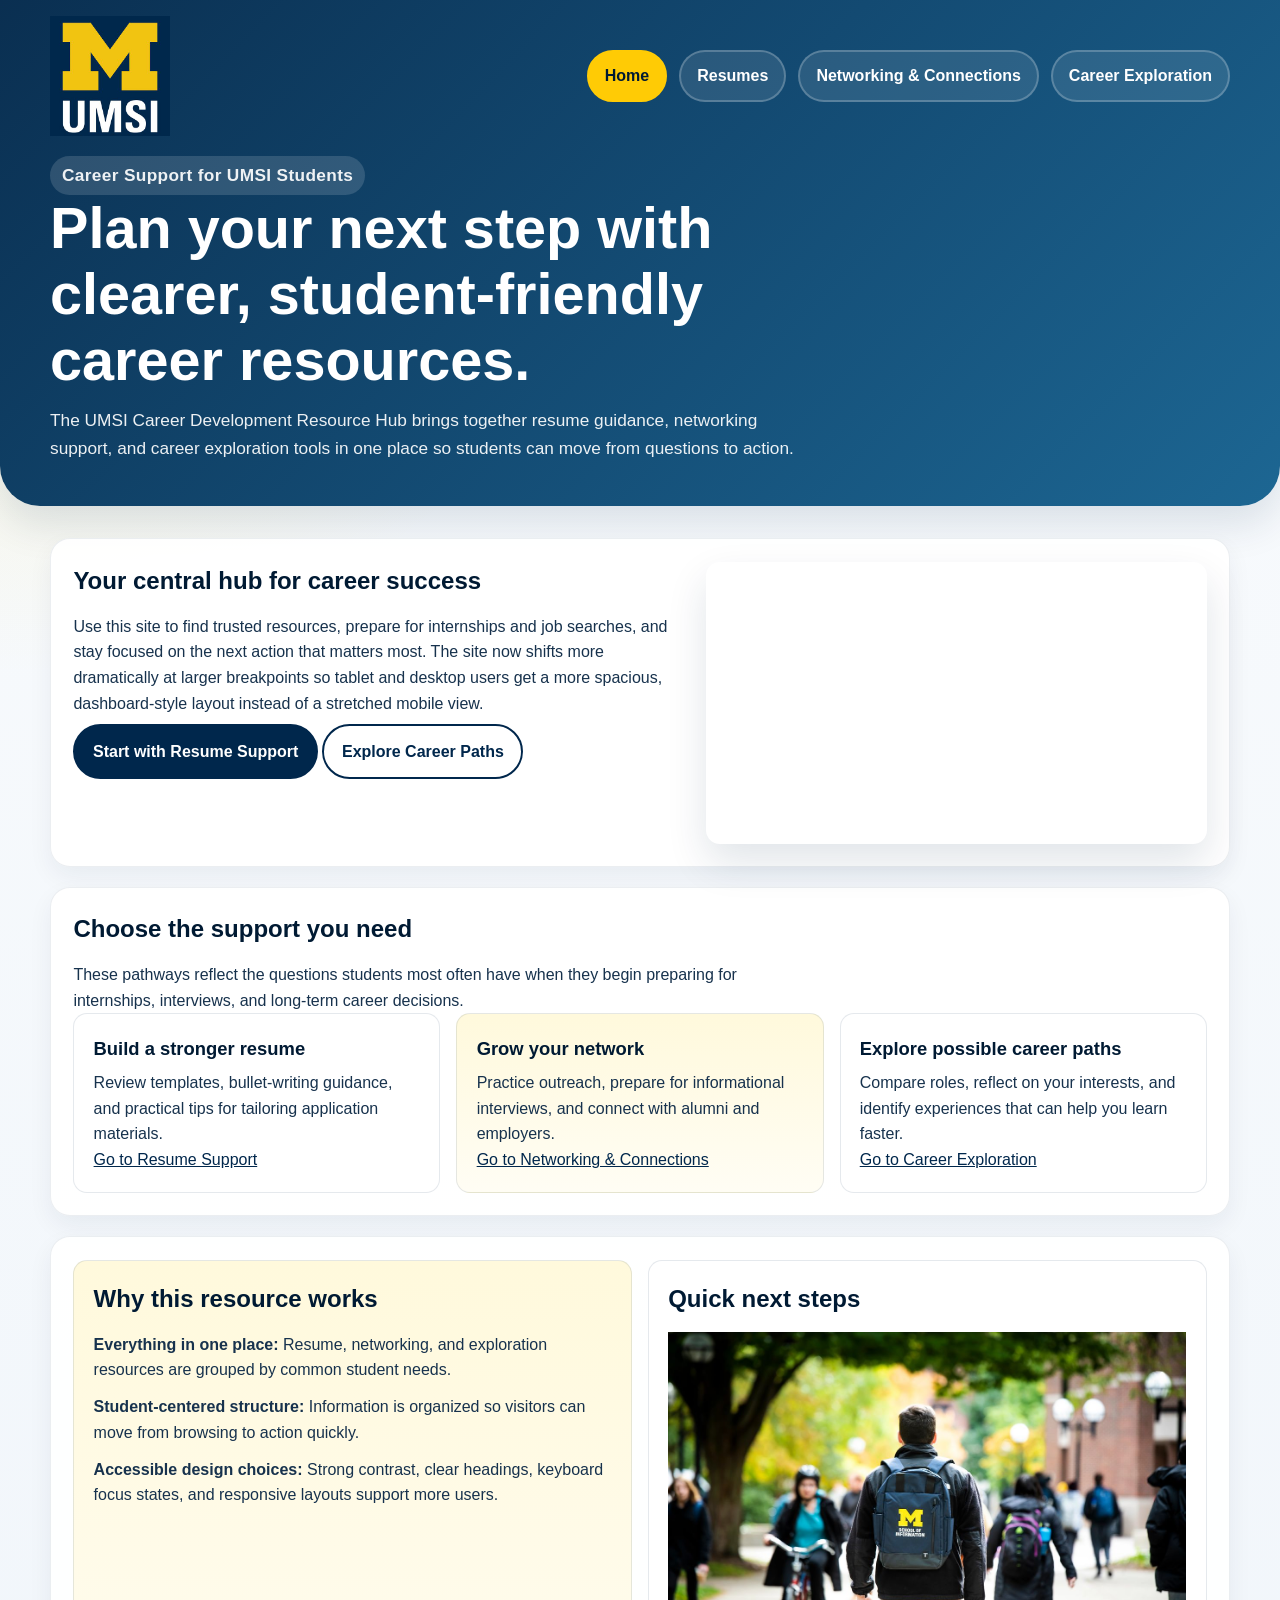
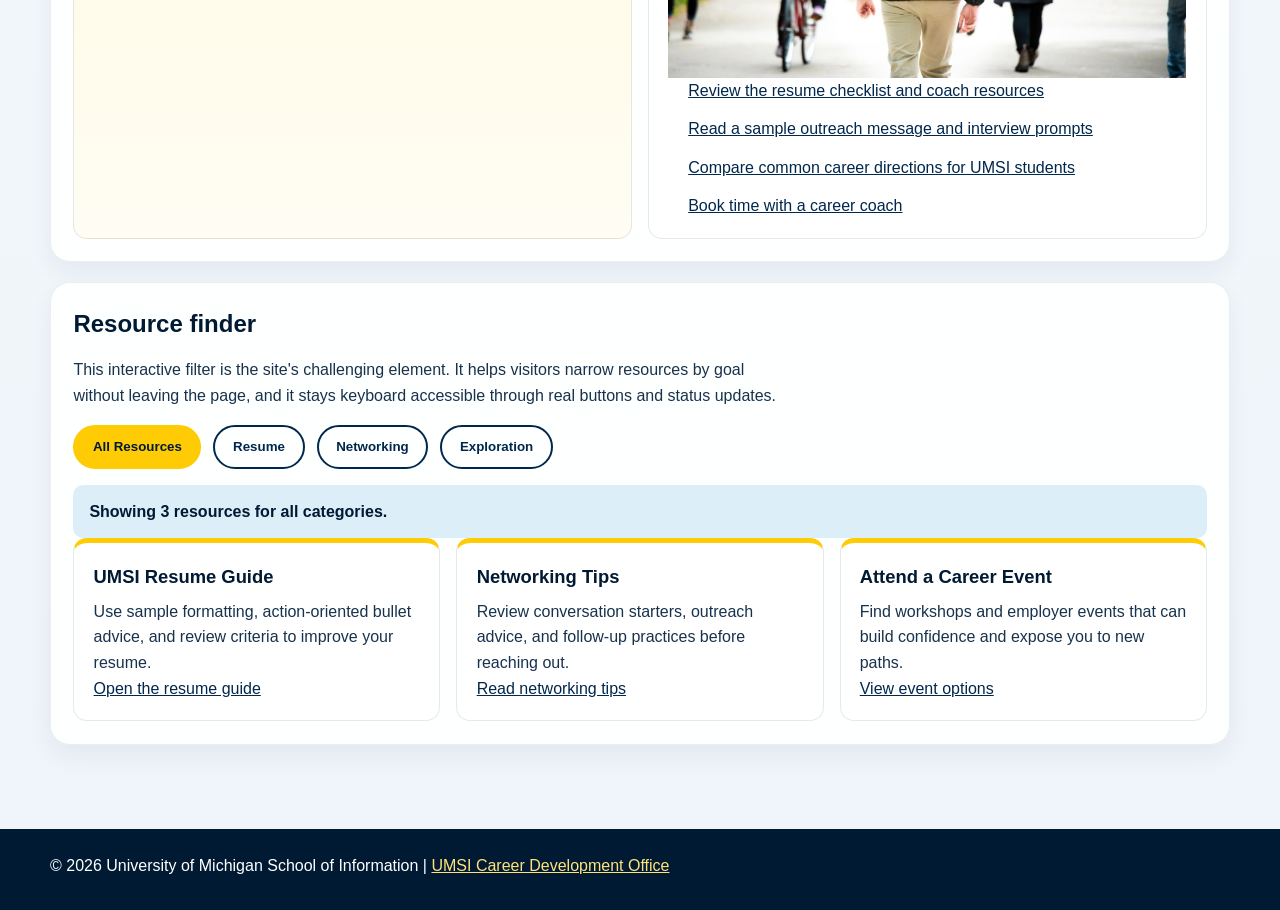
==== commit c3d4b19b: "1" ====
--- a/index.html
+++ b/index.html
@@ -41,15 +41,15 @@
 </header>
 </div>
 
-<main id="main">
+<main id="main" tabindex="-1">
 
 <section class="hero-panel">
 <div class="section-heading">
 <h2>Your central hub for career success</h2>
 <p class="page-lead">
 Use this site to find trusted resources, prepare for internships and job searches, and stay focused
-on the next action that matters most. The goal is to make career support easy to scan, easier to
-use on any device, and more approachable for first-time visitors.
+on the next action that matters most. The site now shifts more dramatically at larger breakpoints so
+tablet and desktop users get a more spacious, dashboard-style layout instead of a stretched mobile view.
 </p>
 <a class="button-link" href="resume.html">Start with Resume Support</a>
 <a class="button-link secondary" href="career_exploration.html">Explore Career Paths</a>
@@ -120,27 +120,39 @@
 
 <section>
 <div class="section-heading">
-<h2>Most-used resources</h2>
-<p>These links can help students take immediate action after they visit the site for the first time.</p>
+<h2>Resource finder</h2>
+<p>
+This interactive filter is the site's challenging element. It helps visitors narrow resources by goal
+without leaving the page, and it stays keyboard accessible through real buttons and status updates.
+</p>
 </div>
 
+<div class="filter-bar" aria-label="Filter resources by topic">
+<button class="filter-button" type="button" data-filter="all" aria-pressed="true">All Resources</button>
+<button class="filter-button secondary" type="button" data-filter="resume" aria-pressed="false">Resume</button>
+<button class="filter-button secondary" type="button" data-filter="networking" aria-pressed="false">Networking</button>
+<button class="filter-button secondary" type="button" data-filter="exploration" aria-pressed="false">Exploration</button>
+</div>
+
+<p class="resource-status" data-filter-status aria-live="polite">Showing all resources.</p>
+
 <div class="resource-grid">
-<article class="resource-card">
+<article class="resource-card" data-category="resume">
 <h3>UMSI Resume Guide</h3>
 <p>Use sample formatting, action-oriented bullet advice, and review criteria to improve your resume.</p>
 <a href="https://docs.google.com/document/d/1_1GfDJyVGIgE82MZjVhuWT_aB_2Hcj1NN62FUCXoR_o/edit" target="_blank" rel="noopener">Open the resume guide</a>
 </article>
 
-<article class="resource-card">
-<h3>Attend a Career Event</h3>
-<p>Find workshops and employer events that can build confidence and create new opportunities.</p>
-<a href="https://umich.instructure.com/courses/137916/pages/attend-an-event" target="_blank" rel="noopener">View event options</a>
-</article>
-
-<article class="resource-card">
+<article class="resource-card" data-category="networking">
 <h3>Networking Tips</h3>
 <p>Review conversation starters, outreach advice, and follow-up practices before reaching out.</p>
 <a href="https://docs.google.com/document/d/18HMt79BU8ovGf9z7_P7No5tuwUS6qHNW5u0sgrepLtE/edit" target="_blank" rel="noopener">Read networking tips</a>
+</article>
+
+<article class="resource-card" data-category="exploration">
+<h3>Attend a Career Event</h3>
+<p>Find workshops and employer events that can build confidence and expose you to new paths.</p>
+<a href="https://umich.instructure.com/courses/137916/pages/attend-an-event" target="_blank" rel="noopener">View event options</a>
 </article>
 </div>
 </section>
@@ -150,7 +162,7 @@
 <footer class="site-footer">
 <div class="footer-inner">
 <p>
-University of Michigan School of Information |
+&copy; <span class="current-year"></span> University of Michigan School of Information |
 <a href="https://umich.instructure.com/courses/137916" target="_blank" rel="noopener">
 UMSI Career Development Office
 </a>
@@ -158,5 +170,6 @@
 </div>
 </footer>
 
+<script src="js/script.js"></script>
 </body>
 </html>
--- a/css/style.css
+++ b/css/style.css
@@ -2,9 +2,9 @@
     --navy: #00274c;
     --navy-deep: #001a33;
     --blue: #0f5d8c;
+    --blue-soft: #dceef7;
     --maize: #ffcb05;
     --maize-soft: #ffe27a;
-    --paper: #f6f8fb;
     --surface: #ffffff;
     --surface-muted: #e9eef4;
     --text: #17324d;
@@ -52,14 +52,15 @@
 
 a:focus,
 button:focus,
-summary:focus {
+summary:focus,
+input:focus {
     outline: 3px solid var(--maize);
     outline-offset: 3px;
 }
 
 .skip {
     position: absolute;
-    top: -48px;
+    top: 1rem;
     left: 1rem;
     background: var(--maize);
     color: #000000;
@@ -69,10 +70,11 @@
     font-weight: bold;
     border: 2px solid #000000;
     border-radius: var(--radius-sm);
+    transform: translateY(-200%);
 }
 
 .skip:focus {
-    top: 1rem;
+    transform: translateY(0);
 }
 
 header {
@@ -91,7 +93,7 @@
 .header-top {
     display: flex;
     align-items: center;
-    justify-content: space-between;
+    justify-content: center;
     gap: 1rem;
     flex-wrap: wrap;
     margin-bottom: 1.25rem;
@@ -115,6 +117,10 @@
 
 .hero {
     padding: 0 0 2rem;
+    background: transparent;
+    border: 0;
+    box-shadow: none;
+    margin-bottom: 0;
 }
 
 .hero-copy {
@@ -133,22 +139,29 @@
     color: rgba(255, 255, 255, 0.92);
 }
 
+nav {
+    width: 100%;
+}
+
 nav ul {
     list-style: none;
     padding: 0;
     margin: 0;
     display: flex;
     flex-wrap: wrap;
-    justify-content: flex-end;
+    justify-content: center;
     gap: 0.75rem;
 }
 
 nav li {
     margin: 0;
+    width: 100%;
 }
 
 nav a {
     display: block;
+    width: 100%;
+    box-sizing: border-box;
     text-decoration: none;
     background-color: rgba(255, 255, 255, 0.1);
     color: #ffffff;
@@ -304,7 +317,8 @@
     margin-top: 0.8rem;
 }
 
-.button-link {
+.button-link,
+.filter-button {
     display: inline-block;
     margin-top: 0.5rem;
     padding: 0.8rem 1.1rem;
@@ -313,23 +327,62 @@
     font-weight: bold;
     background-color: var(--navy);
     color: #ffffff;
+    border: 2px solid var(--navy);
+    cursor: pointer;
 }
 
 .button-link:hover,
-.button-link:focus {
+.button-link:focus,
+.filter-button:hover,
+.filter-button:focus {
     background-color: var(--blue);
+    border-color: var(--blue);
     text-decoration: none;
 }
 
-.button-link.secondary {
+.button-link.secondary,
+.filter-button.secondary {
     background-color: transparent;
     color: var(--navy);
     border: 2px solid var(--navy);
 }
 
 .button-link.secondary:hover,
-.button-link.secondary:focus {
+.button-link.secondary:focus,
+.filter-button.secondary:hover,
+.filter-button.secondary:focus {
     background-color: var(--surface-muted);
+    border-color: var(--navy);
+}
+
+.filter-bar {
+    display: flex;
+    flex-wrap: wrap;
+    gap: 0.75rem;
+    margin-top: 1rem;
+}
+
+.filter-button {
+    margin-top: 0;
+}
+
+.filter-button[aria-pressed="true"] {
+    background-color: var(--maize);
+    border-color: var(--maize);
+    color: var(--navy-deep);
+}
+
+.resource-card.is-hidden {
+    display: none;
+}
+
+.resource-status {
+    margin-top: 1rem;
+    padding: 0.85rem 1rem;
+    border-radius: var(--radius-sm);
+    background-color: var(--blue-soft);
+    color: var(--navy-deep);
+    font-weight: bold;
 }
 
 .inline-note {
@@ -344,6 +397,30 @@
 .quote-card {
     border-left: 6px solid var(--maize);
     background-color: #fffef7;
+}
+
+.error-shell {
+    min-height: 100vh;
+    display: flex;
+    flex-direction: column;
+}
+
+.error-main {
+    flex: 1;
+    display: flex;
+    align-items: center;
+}
+
+.error-layout {
+    display: grid;
+    gap: 1.25rem;
+}
+
+.error-code {
+    font-size: clamp(4rem, 12vw, 8rem);
+    line-height: 1;
+    margin: 0;
+    color: var(--navy-deep);
 }
 
 .site-footer {
@@ -363,6 +440,26 @@
 }
 
 @media (min-width: 700px) {
+    .header-top {
+        justify-content: space-between;
+    }
+
+    nav {
+        width: auto;
+    }
+
+    nav ul {
+        justify-content: flex-end;
+    }
+
+    nav li {
+        width: auto;
+    }
+
+    nav a {
+        width: auto;
+    }
+
     .hero-panel,
     .quick-links,
     .resource-grid,
@@ -370,8 +467,13 @@
     .resume-grid,
     .card-grid,
     .info-grid,
-    .stats-grid {
+    .stats-grid,
+    .error-layout {
         grid-template-columns: repeat(2, minmax(0, 1fr));
+    }
+
+    main {
+        padding-top: 2rem;
     }
 }
 
@@ -393,19 +495,13 @@
     .stats-grid {
         grid-template-columns: repeat(4, minmax(0, 1fr));
     }
-}
-
-@media (max-width: 699px) {
-    .header-top {
-        justify-content: center;
-    }
-
-    nav ul {
-        justify-content: center;
-    }
-
-    nav a {
-        width: 100%;
+
+    .site-header {
+        border-radius: 0 0 40px 40px;
+    }
+
+    .hero {
+        padding-bottom: 2.75rem;
     }
 }
 
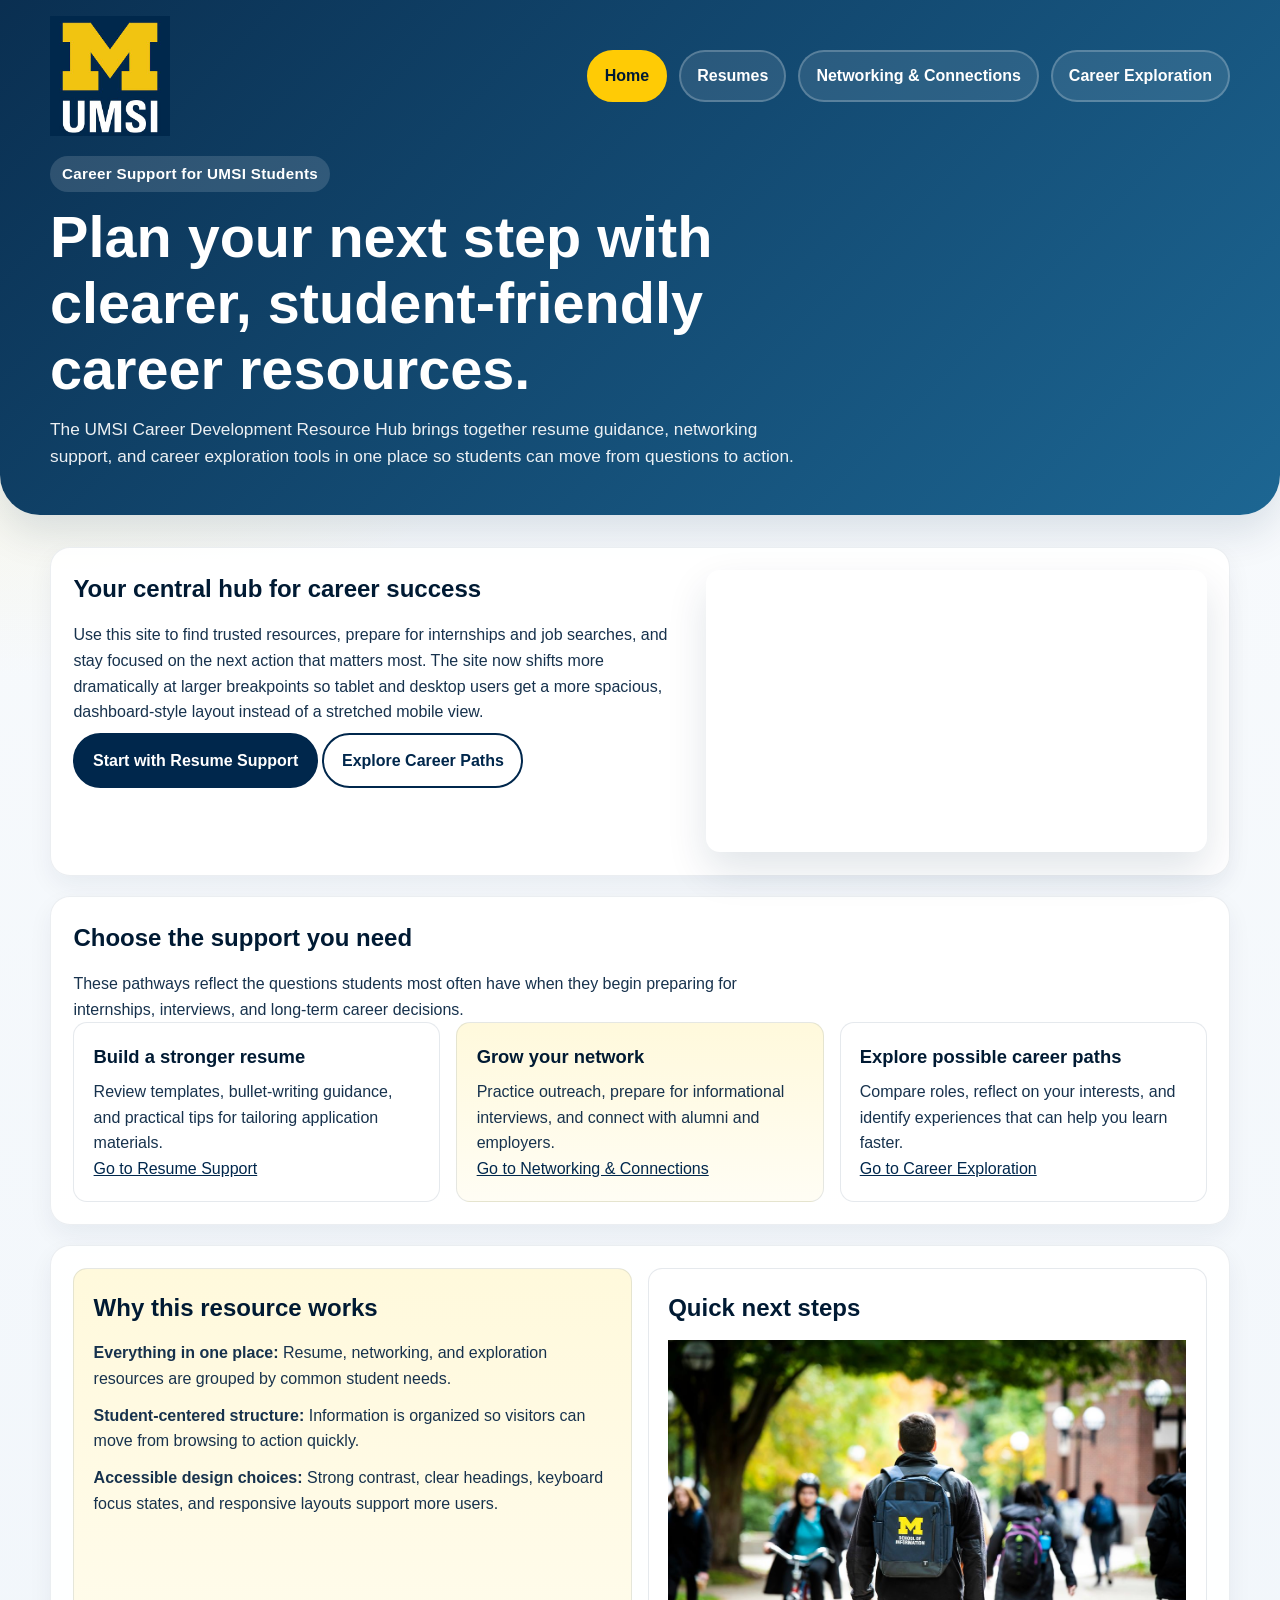
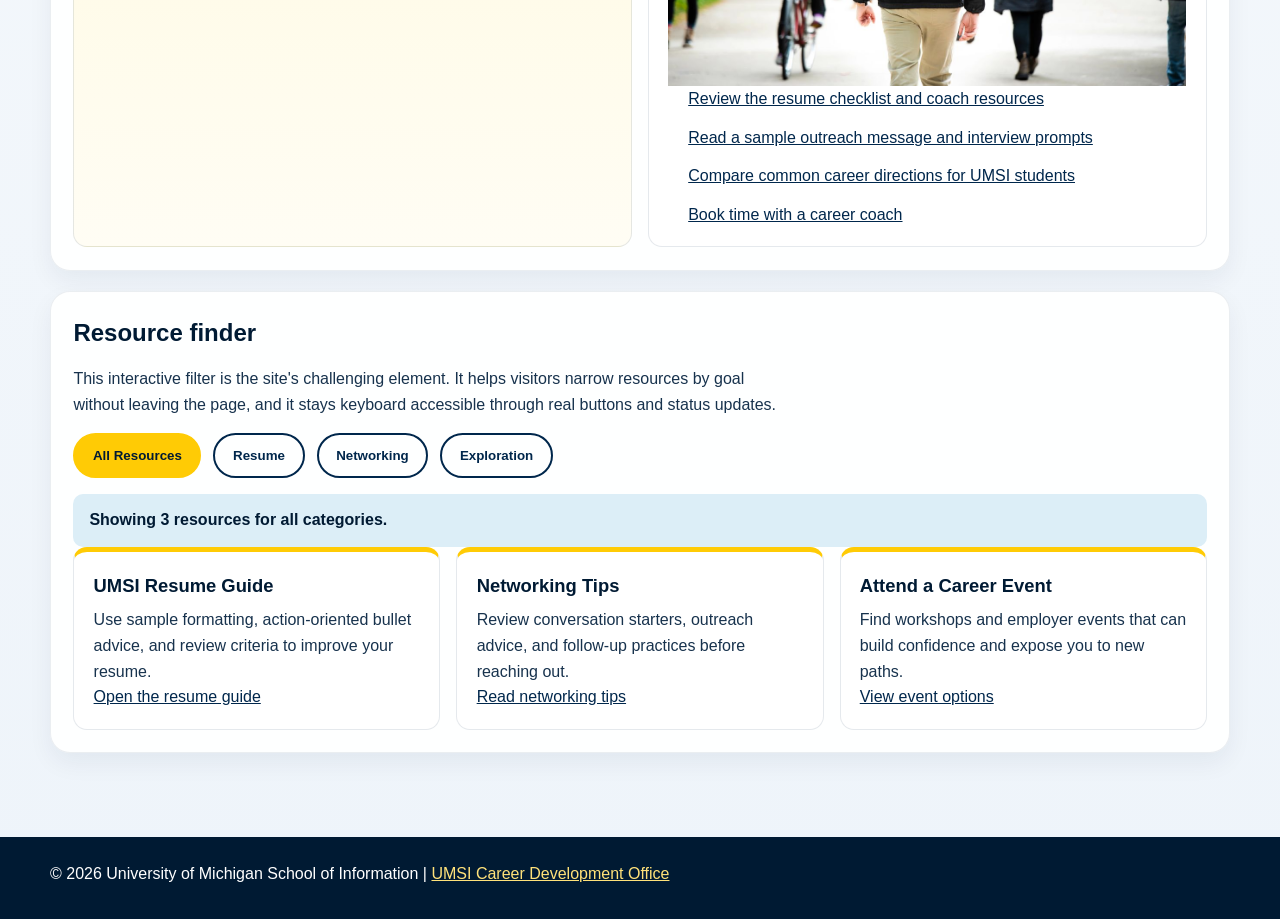
==== commit 954388cf: "final" ====
--- a/index.html
+++ b/index.html
@@ -29,7 +29,7 @@
 </div>
 
 <section class="hero">
-<p class="eyebrow">Career Support for UMSI Students</p>
+<div class="eyebrow">Career Support for UMSI Students</div>
 <div class="hero-copy">
 <h1>Plan your next step with clearer, student-friendly career resources.</h1>
 <p>
--- a/css/style.css
+++ b/css/style.css
@@ -395,8 +395,11 @@
 }
 
 .quote-card {
+    background-color: #fffef7;
+    border: 1px solid rgba(0, 39, 76, 0.1);
     border-left: 6px solid var(--maize);
-    background-color: #fffef7;
+    border-radius: var(--radius-md);
+    padding: 1.2rem;
 }
 
 .error-shell {
